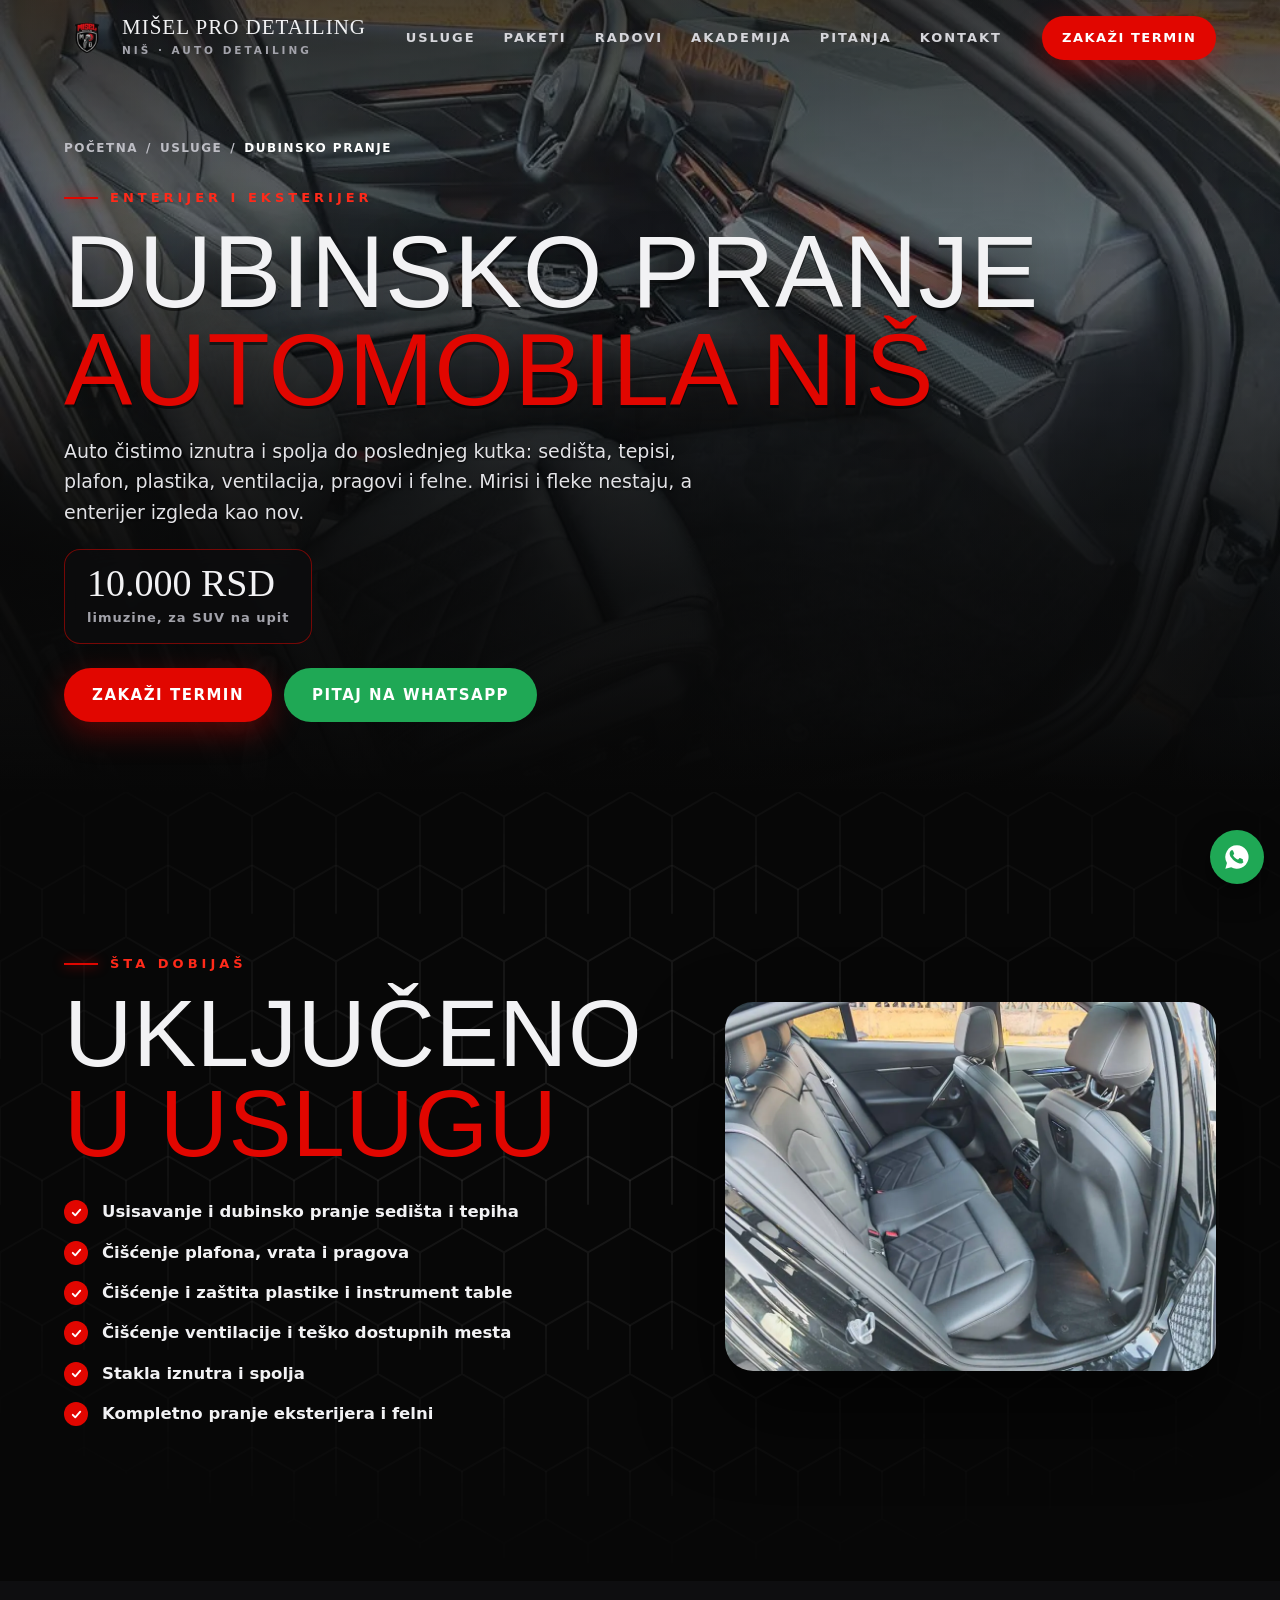
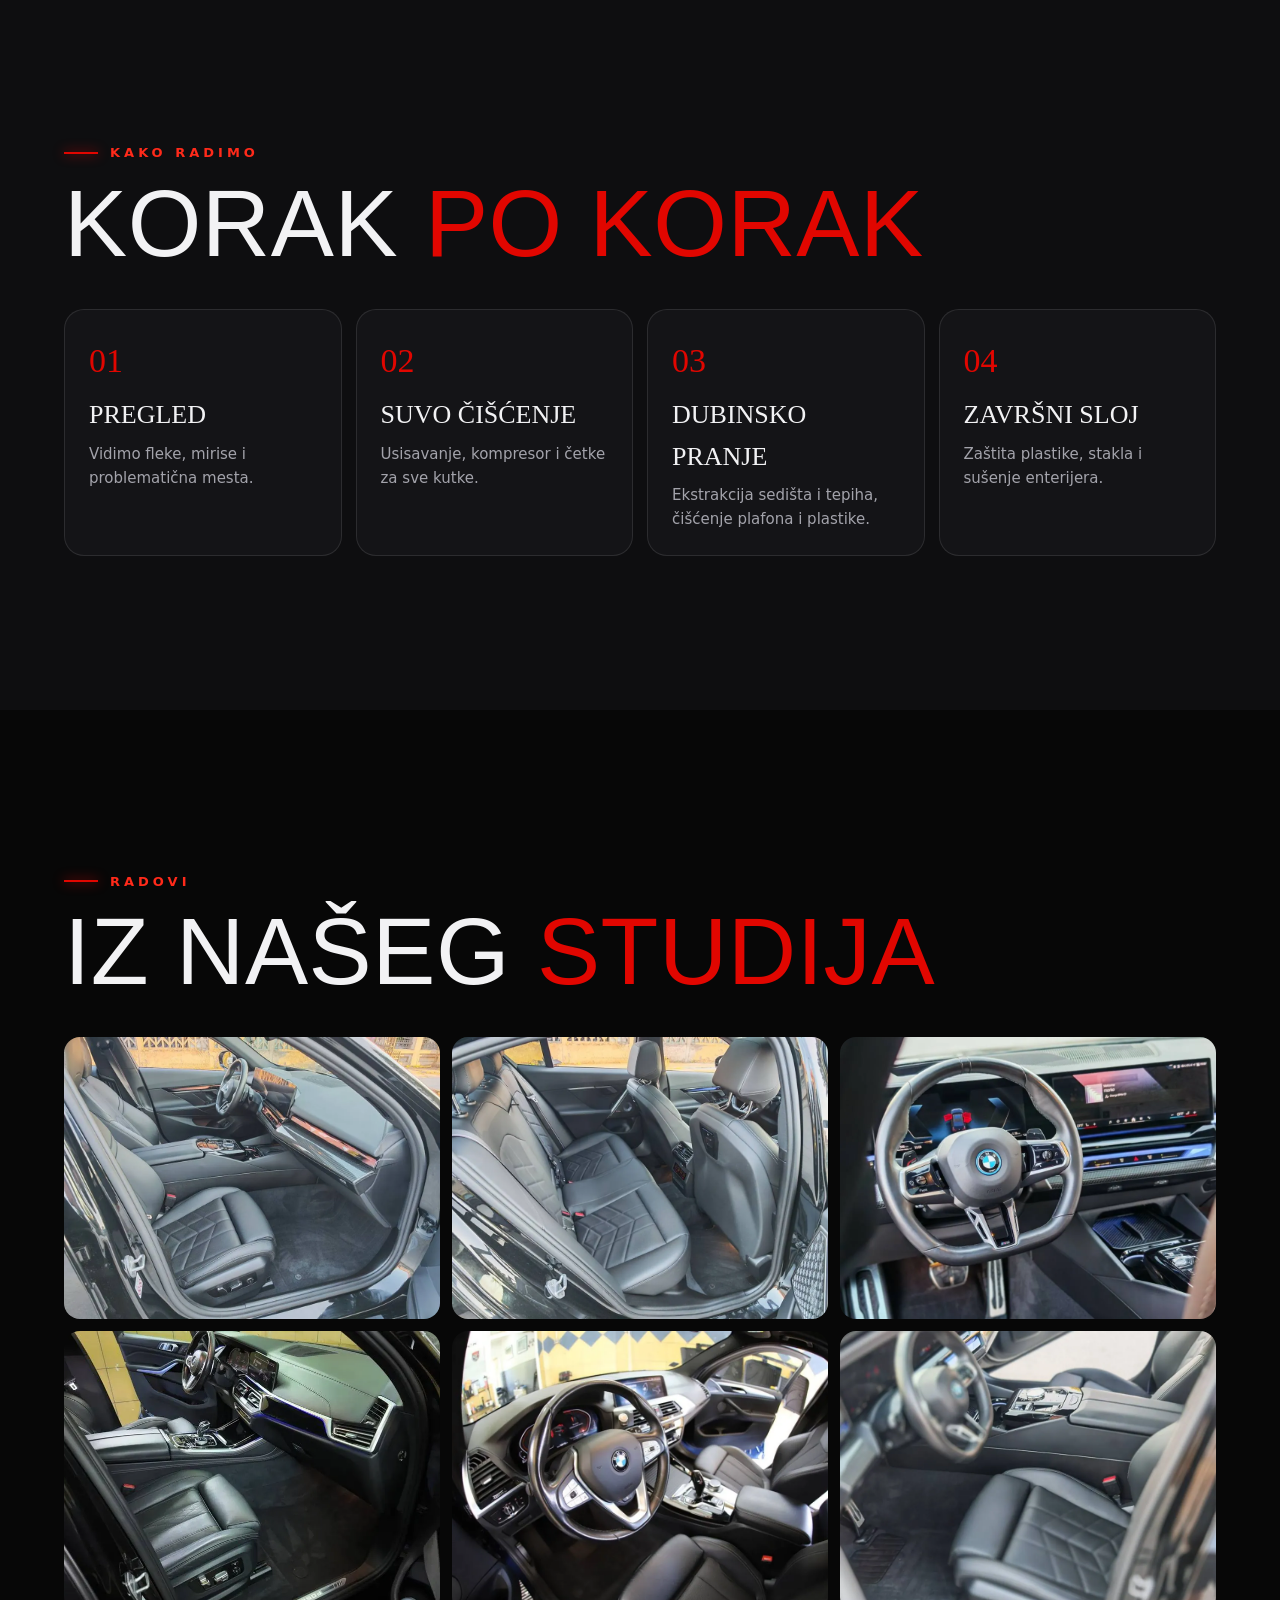
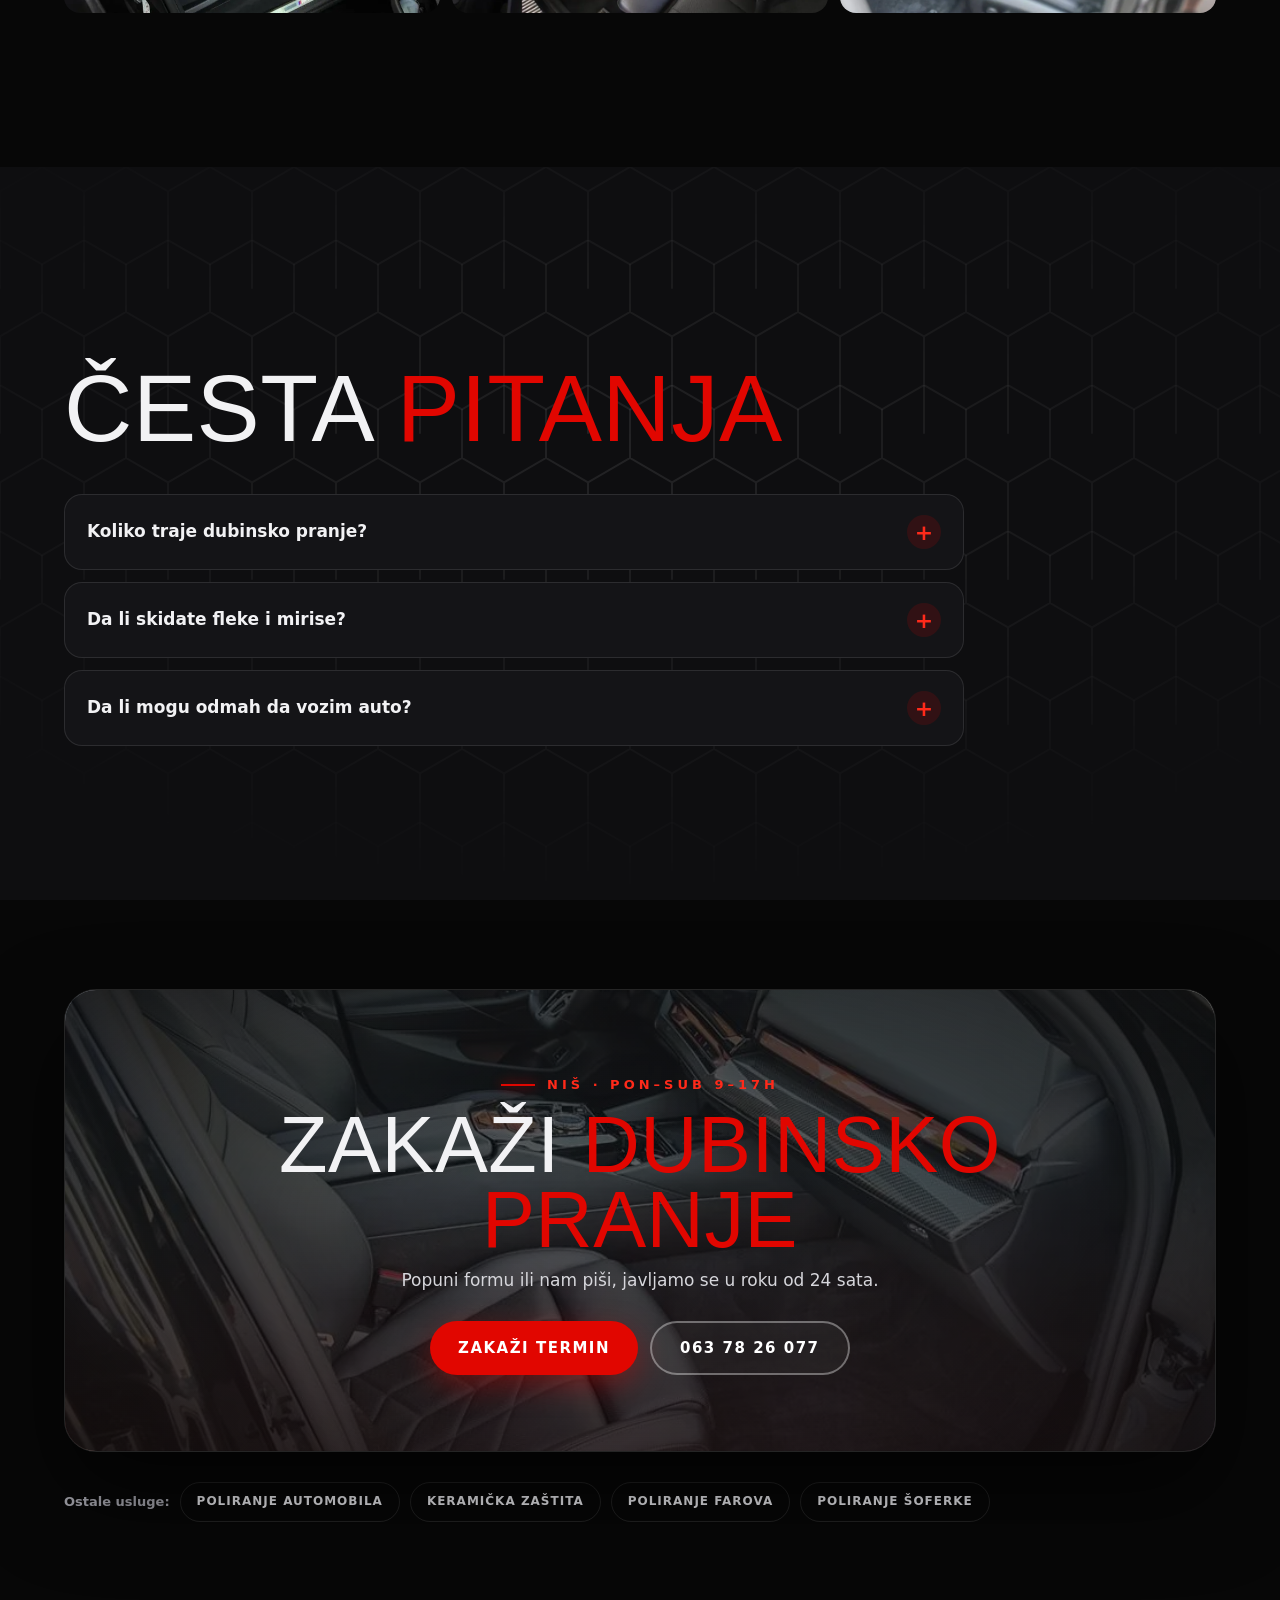
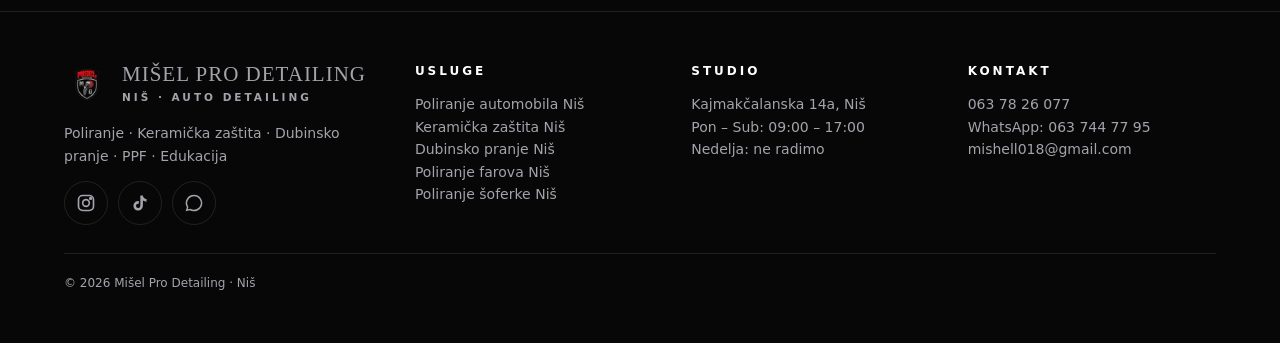
==== dubinsko-pranje-nis/index.html @ f9f71857 "SEO: česta pitanja, 5 stranica usluga, ključne reči, 404 i sitemap - Česta pitanja na početnoj (FAQ " ====
<!doctype html>
<html lang="sr">
<head>
  <meta charset="utf-8" />
  <meta name="viewport" content="width=device-width, initial-scale=1, viewport-fit=cover" />
  <title>Dubinsko pranje automobila Niš · enterijer i eksterijer | Mišel Pro Detailing</title>
  <meta name="description" content="Dubinsko pranje automobila u Nišu: sedišta, tepisi, plafon, plastika i svaki kutak, plus eksterijer. Cena 10.000 RSD. Kajmakčalanska 14a." />
  <link rel="canonical" href="https://miselprodetailing.com/dubinsko-pranje-nis/" />
  <meta name="theme-color" content="#070707" />
  <meta property="og:type" content="website" />
  <meta property="og:locale" content="sr_RS" />
  <meta property="og:title" content="Dubinsko pranje automobila Niš · enterijer i eksterijer | Mišel Pro Detailing" />
  <meta property="og:description" content="Dubinsko pranje automobila u Nišu: sedišta, tepisi, plafon, plastika i svaki kutak, plus eksterijer. Cena 10.000 RSD. Kajmakčalanska 14a." />
  <meta property="og:url" content="https://miselprodetailing.com/dubinsko-pranje-nis/" />
  <meta property="og:image" content="https://miselprodetailing.com/assets/img/dubinsko-pranje-21.webp" />
  <link rel="icon" type="image/png" href="/assets/img/favicon.png" />
  <link rel="apple-touch-icon" href="/assets/img/apple-touch-icon.png" />
  <link rel="stylesheet" href="/css/style.css" />
  <script>document.documentElement.classList.add("js");</script>
  <script type="application/ld+json">[{"@context": "https://schema.org", "@type": "Service", "name": "Dubinsko pranje Niš", "serviceType": "Dubinsko pranje", "description": "Dubinsko pranje automobila u Nišu: sedišta, tepisi, plafon, plastika i svaki kutak, plus eksterijer. Cena 10.000 RSD. Kajmakčalanska 14a.", "areaServed": {"@type": "City", "name": "Niš"}, "url": "https://miselprodetailing.com/dubinsko-pranje-nis/", "provider": {"@type": "AutomotiveBusiness", "name": "Mišel Pro Detailing", "telephone": "+381637826077", "address": {"@type": "PostalAddress", "streetAddress": "Kajmakčalanska 14a", "addressLocality": "Niš", "addressCountry": "RS"}}}, {"@context": "https://schema.org", "@type": "BreadcrumbList", "itemListElement": [{"@type": "ListItem", "position": 1, "name": "Početna", "item": "https://miselprodetailing.com/"}, {"@type": "ListItem", "position": 2, "name": "Dubinsko pranje", "item": "https://miselprodetailing.com/dubinsko-pranje-nis/"}]}, {"@context": "https://schema.org", "@type": "FAQPage", "mainEntity": [{"@type": "Question", "name": "Koliko traje dubinsko pranje?", "acceptedAnswer": {"@type": "Answer", "text": "Jedan radni dan, jer enterijer mora i da se osuši."}}, {"@type": "Question", "name": "Da li skidate fleke i mirise?", "acceptedAnswer": {"@type": "Answer", "text": "Većina fleka i neprijatnih mirisa se ukloni. Stare i duboke fleke se znatno ublaže, a pri pregledu ti kažemo šta može da se postigne."}}, {"@type": "Question", "name": "Da li mogu odmah da vozim auto?", "acceptedAnswer": {"@type": "Answer", "text": "Da, enterijer predajemo suv i čist."}}]}]</script>
  <script async src="https://www.googletagmanager.com/gtag/js?id=G-VM4WM82XNC"></script>
  <script>window.dataLayer = window.dataLayer || []; function gtag(){dataLayer.push(arguments);} gtag("js", new Date()); gtag("config", "G-VM4WM82XNC");</script>
</head>
<body class="sub">
  <header class="hdr" id="hdr">
    <div class="wrap">
      <a class="brand" href="/" aria-label="Mišel Pro Detailing, početna">
        <img src="/assets/img/logo.webp" alt="Mišel Pro Detailing logo" width="46" height="46" />
        <span><b>MIŠEL PRO DETAILING</b><small>NIŠ · AUTO DETAILING</small></span>
      </a>
      <nav class="nav" aria-label="Glavni meni">
        <a href="/#usluge">Usluge</a><a href="/#paketi">Paketi</a><a href="/#radovi">Radovi</a><a href="/#akademija">Akademija</a><a href="/#pitanja">Pitanja</a><a href="/#kontakt">Kontakt</a>
      </nav>
      <a class="btn btn-red" href="/?usluga=Dubinsko%20pranje#zakazi"><span class="shine"></span>Zakaži termin</a>
      <button class="burger" id="burger" aria-label="Otvori meni" aria-expanded="false"><span></span></button>
    </div>
  </header>
  <div id="mmenu" aria-hidden="true">
    <a class="l" href="/">Početna</a><a class="l" href="/#usluge">Usluge</a><a class="l" href="/#paketi">Paketi</a><a class="l" href="/#radovi">Radovi</a><a class="l" href="/#pitanja">Pitanja</a><a class="l" href="/#kontakt">Kontakt</a>
    <div class="m-cta"><a class="btn btn-red" href="/?usluga=Dubinsko%20pranje#zakazi">Zakaži termin</a><a class="btn btn-wa" href="https://wa.me/381637447795?text=Zdravo%20Mi%C5%A1ele%2C%20zanima%20me%20dubinsko%20pranje." target="_blank" rel="noopener">WhatsApp</a></div>
  </div>

  <main>
    <section class="shero">
      <div class="shero-bg"><img src="/assets/img/dubinsko-pranje-21.webp" alt="" /></div>
      <div class="wrap">
        <nav class="crumbs" aria-label="Putanja"><a href="/">Početna</a><span>/</span><a href="/#usluge">Usluge</a><span>/</span><b>Dubinsko pranje</b></nav>
        <span class="kicker rv">Enterijer i eksterijer</span>
        <h1 class="h2 display rv">Dubinsko pranje <em>automobila Niš</em></h1>
        <p class="lead rv">Auto čistimo iznutra i spolja do poslednjeg kutka: sedišta, tepisi, plafon, plastika, ventilacija, pragovi i felne. Mirisi i fleke nestaju, a enterijer izgleda kao nov.</p>
        <div class="sprice rv"><b>10.000 RSD</b><small>limuzine, za SUV na upit</small></div>
        <div class="ctas rv">
          <a class="btn btn-red" href="/?usluga=Dubinsko%20pranje#zakazi"><span class="shine"></span>Zakaži termin</a>
          <a class="btn btn-wa" href="https://wa.me/381637447795?text=Zdravo%20Mi%C5%A1ele%2C%20zanima%20me%20dubinsko%20pranje." target="_blank" rel="noopener">Pitaj na WhatsApp</a>
        </div>
      </div>
    </section>

    <section class="sec hexbg">
      <div class="wrap split2">
        <div>
          <span class="kicker rv">Šta dobijaš</span>
          <h2 class="h2 display rv">Uključeno <em>u uslugu</em></h2>
          <ul class="checks"><li class="rv">Usisavanje i dubinsko pranje sedišta i tepiha</li><li class="rv">Čišćenje plafona, vrata i pragova</li><li class="rv">Čišćenje i zaštita plastike i instrument table</li><li class="rv">Čišćenje ventilacije i teško dostupnih mesta</li><li class="rv">Stakla iznutra i spolja</li><li class="rv">Kompletno pranje eksterijera i felni</li></ul>
        </div>
        <div class="sphoto rv"><img src="/assets/img/dubinsko-pranje-22.webp" alt="Dubinsko pranje: rad studija Mišel Pro Detailing u Nišu" loading="lazy" /></div>
      </div>
    </section>

    <section class="sec alt">
      <div class="wrap">
        <span class="kicker rv">Kako radimo</span>
        <h2 class="h2 display rv">Korak <em>po korak</em></h2>
        <div class="sgrid4"><div class="sstep rv"><b>01</b><h3>Pregled</h3><p>Vidimo fleke, mirise i problematična mesta.</p></div><div class="sstep rv"><b>02</b><h3>Suvo čišćenje</h3><p>Usisavanje, kompresor i četke za sve kutke.</p></div><div class="sstep rv"><b>03</b><h3>Dubinsko pranje</h3><p>Ekstrakcija sedišta i tepiha, čišćenje plafona i plastike.</p></div><div class="sstep rv"><b>04</b><h3>Završni sloj</h3><p>Zaštita plastike, stakla i sušenje enterijera.</p></div></div>
      </div>
    </section>

    <section class="sec">
      <div class="wrap">
        <span class="kicker rv">Radovi</span>
        <h2 class="h2 display rv">Iz našeg <em>studija</em></h2>
        <div class="sgal"><figure class="rv"><img src="/assets/img/dubinsko-pranje-21.webp" alt="Dubinsko pranje Niš: rad studija Mišel Pro Detailing" loading="lazy" /></figure><figure class="rv"><img src="/assets/img/dubinsko-pranje-22.webp" alt="Dubinsko pranje Niš: rad studija Mišel Pro Detailing" loading="lazy" /></figure><figure class="rv"><img src="/assets/img/dubinsko-pranje-24.webp" alt="Dubinsko pranje Niš: rad studija Mišel Pro Detailing" loading="lazy" /></figure><figure class="rv"><img src="/assets/img/dubinsko-pranje-19.webp" alt="Dubinsko pranje Niš: rad studija Mišel Pro Detailing" loading="lazy" /></figure><figure class="rv"><img src="/assets/img/dubinsko-pranje-06.webp" alt="Dubinsko pranje Niš: rad studija Mišel Pro Detailing" loading="lazy" /></figure><figure class="rv"><img src="/assets/img/dubinsko-pranje-26.webp" alt="Dubinsko pranje Niš: rad studija Mišel Pro Detailing" loading="lazy" /></figure></div>
      </div>
    </section>

    <section class="sec alt hexbg">
      <div class="wrap">
        <span class="kicker rv">Pitanja</span>
        <h2 class="h2 display rv">Česta <em>pitanja</em></h2>
        <div class="faq"><details class="rv"><summary>Koliko traje dubinsko pranje?</summary><p>Jedan radni dan, jer enterijer mora i da se osuši.</p></details><details class="rv"><summary>Da li skidate fleke i mirise?</summary><p>Većina fleka i neprijatnih mirisa se ukloni. Stare i duboke fleke se znatno ublaže, a pri pregledu ti kažemo šta može da se postigne.</p></details><details class="rv"><summary>Da li mogu odmah da vozim auto?</summary><p>Da, enterijer predajemo suv i čist.</p></details></div>
      </div>
    </section>

    <section class="sec final">
      <div class="wrap">
        <div class="final-card rv">
          <div class="bgimg"><img src="/assets/img/dubinsko-pranje-21.webp" alt="" loading="lazy" /></div>
          <span class="kicker">Niš · Pon–Sub 9–17h</span>
          <h2 class="h2 display">Zakaži <em>dubinsko pranje</em></h2>
          <p>Popuni formu ili nam piši, javljamo se u roku od 24 sata.</p>
          <div class="ctas">
            <a class="btn btn-red" href="/?usluga=Dubinsko%20pranje#zakazi"><span class="shine"></span>Zakaži termin</a>
            <a class="btn btn-ghost" href="tel:+381637826077">063 78 26 077</a>
          </div>
        </div>
        <div class="others rv"><span>Ostale usluge:</span><a href="/poliranje-automobila-nis/">Poliranje automobila</a><a href="/keramicka-zastita-nis/">Keramička zaštita</a><a href="/poliranje-farova-nis/">Poliranje farova</a><a href="/poliranje-soferke-nis/">Poliranje šoferke</a></div>
      </div>
    </section>
  </main>

    <footer>
    <div class="wrap">
      <div>
        <a class="brand" href="/"><img src="/assets/img/logo.webp" alt="" width="46" height="46" /><span><b>MIŠEL PRO DETAILING</b><small>NIŠ · AUTO DETAILING</small></span></a>
        <p style="margin-top:14px">Poliranje · Keramička zaštita · Dubinsko pranje · PPF · Edukacija</p>
        <div class="soc">
          <a href="https://instagram.com/misel_pro_detailing" target="_blank" rel="noopener" aria-label="Instagram"><svg viewBox="0 0 24 24" fill="none" stroke="currentColor" stroke-width="2"><rect x="3" y="3" width="18" height="18" rx="5"/><circle cx="12" cy="12" r="4"/><circle cx="17.5" cy="6.5" r="1" fill="currentColor"/></svg></a>
          <a href="https://www.tiktok.com/@misel_pro_detailing" target="_blank" rel="noopener" aria-label="TikTok"><svg viewBox="0 0 24 24" fill="currentColor"><path d="M16.6 5.8A4.3 4.3 0 0 1 15.5 3h-3.1v12.4a2.6 2.6 0 1 1-2.6-2.6c.3 0 .5 0 .8.1V9.7a5.7 5.7 0 1 0 4.9 5.7V9a7.3 7.3 0 0 0 4.3 1.4V7.3a4.3 4.3 0 0 1-3.2-1.5z"/></svg></a>
          <a href="https://wa.me/381637447795" target="_blank" rel="noopener" aria-label="WhatsApp"><svg viewBox="0 0 24 24" fill="currentColor"><path d="M12 2a10 10 0 0 0-8.6 15.1L2 22l5-1.3A10 10 0 1 0 12 2zm0 18.2a8.2 8.2 0 0 1-4.2-1.2l-.3-.2-3 .8.8-2.9-.2-.3A8.2 8.2 0 1 1 12 20.2z"/></svg></a>
        </div>
      </div>
      <div class="links"><h4>Usluge</h4><a href="/poliranje-automobila-nis/">Poliranje automobila Niš</a><a href="/keramicka-zastita-nis/">Keramička zaštita Niš</a><a href="/dubinsko-pranje-nis/">Dubinsko pranje Niš</a><a href="/poliranje-farova-nis/">Poliranje farova Niš</a><a href="/poliranje-soferke-nis/">Poliranje šoferke Niš</a></div>
      <div><h4>Studio</h4><p>Kajmakčalanska 14a, Niš<br />Pon – Sub: 09:00 – 17:00<br />Nedelja: ne radimo</p></div>
      <div><h4>Kontakt</h4><p><a href="tel:+381637826077">063 78 26 077</a><br /><a href="https://wa.me/381637447795">WhatsApp: 063 744 77 95</a><br /><a href="mailto:mishell018@gmail.com">mishell018@gmail.com</a></p></div>
      <div class="copy">© <span id="yr">2026</span> Mišel Pro Detailing · Niš</div>
    </div>
  </footer>

  <a class="fab on" href="https://wa.me/381637447795?text=Zdravo%20Mi%C5%A1ele%2C%20zanima%20me%20dubinsko%20pranje." target="_blank" rel="noopener" aria-label="Piši nam na WhatsApp">
    <svg viewBox="0 0 24 24" fill="currentColor"><path d="M12 2a10 10 0 0 0-8.6 15.1L2 22l5-1.3A10 10 0 1 0 12 2zm5.6 14.2c-.2.7-1.4 1.3-2 1.3-.5.1-1.2.1-1.9-.1-.4-.1-1-.3-1.7-.6-3-1.3-4.9-4.3-5.1-4.5-.1-.2-1.2-1.6-1.2-3.1s.8-2.2 1-2.5c.3-.3.6-.4.8-.4h.6c.2 0 .4 0 .6.5l.8 2c.1.2.1.4 0 .5l-.3.5-.4.4c-.1.1-.3.3-.1.5.2.3.8 1.3 1.6 2 1.1 1 2 1.3 2.3 1.4.3.1.4.1.6-.1l.8-1c.2-.3.4-.2.6-.1l1.9.9c.3.1.5.2.5.3.1.2.1.7-.1 1.4z"/></svg>
  </a>
  <script src="/js/page.js"></script>
</body>
</html>
---- css/style.css ----
/* Mišel Pro Detailing — sajt
   Paleta i stil iz videa: crni lak, crvena #e10600, keramički heksagoni, Anton za udarne naslove. */

@font-face { font-family: "Anton"; src: url("../assets/fonts/Anton.ttf") format("truetype"); font-display: swap; }
@font-face { font-family: "Mont"; src: url("../assets/fonts/Montserrat.ttf") format("truetype"); font-weight: 100 900; font-display: swap; }

:root {
  --bg: #070707;
  --bg2: #0e0e10;
  --card: #141417;
  --line: rgba(255,255,255,0.10);
  --text: #f2f2f4;
  --muted: #a3a3ab;
  --red: #e10600;
  --red2: #ff2a1a;
  --radius: 22px;
  --pad: clamp(18px, 5vw, 64px);
  --max: 1280px;
  --hex: url("data:image/svg+xml;utf8,%3Csvg%20xmlns%3D%27http%3A//www.w3.org/2000/svg%27%20width%3D%2784%27%20height%3D%27145.5%27%20viewBox%3D%270%200%2084%20145.5%27%3E%3Cg%20fill%3D%27none%27%20stroke%3D%27white%27%20stroke-opacity%3D%270.16%27%20stroke-width%3D%272%27%3E%3Cpath%20d%3D%27M42%200%20L84%2024.25%20L84%2072.75%20L42%2097%20L0%2072.75%20L0%2024.25%20Z%27/%3E%3Cpath%20d%3D%27M42%2097%20L42%20145.5%20M0%2072.75%20L0%20121.25%20M84%2072.75%20L84%20121.25%27/%3E%3C/g%3E%3C/svg%3E");
}

* { margin: 0; padding: 0; box-sizing: border-box; }
html { -webkit-text-size-adjust: 100%; overflow-x: clip; }
html.lenis, html.lenis body { height: auto; }
.lenis.lenis-smooth { scroll-behavior: auto !important; }
.lenis.lenis-stopped { overflow: hidden; }
body {
  background: var(--bg); color: var(--text);
  font-family: "Mont", system-ui, sans-serif; font-size: 17px; line-height: 1.6; font-weight: 450;
  overflow-x: clip; -webkit-font-smoothing: antialiased;
}
img, video { display: block; max-width: 100%; }
a { color: inherit; text-decoration: none; }
button { font: inherit; color: inherit; background: none; border: 0; cursor: pointer; }
:focus-visible { outline: 3px solid var(--red2); outline-offset: 3px; border-radius: 6px; }
::selection { background: var(--red); color: #fff; }

.wrap { width: 100%; max-width: var(--max); margin: 0 auto; padding: 0 var(--pad); }
.display { font-family: "Anton", Impact, sans-serif; font-weight: 400; text-transform: uppercase; letter-spacing: 0.5px; line-height: 0.95; }
.kicker { display: inline-flex; align-items: center; flex-wrap: wrap; line-height: 1.5; gap: 12px; font-size: 13px; font-weight: 800; letter-spacing: 4px; text-transform: uppercase; color: var(--red2); }
.kicker::before { content: ""; width: 34px; height: 2px; background: var(--red); box-shadow: 0 0 12px var(--red); }
.h2 { font-size: clamp(44px, 7.4vw, 104px); margin: 16px 0 18px; }
.h2 em { font-style: normal; color: var(--red); }
.lead { color: var(--muted); font-size: clamp(16px, 1.6vw, 19px); max-width: 640px; }
.sr-only { position: absolute; width: 1px; height: 1px; overflow: hidden; clip: rect(0 0 0 0); white-space: nowrap; }

/* buttons */
.btn { position: relative; display: inline-flex; align-items: center; justify-content: center; gap: 10px; min-height: 54px; padding: 0 28px;
  border-radius: 999px; font-weight: 800; font-size: 15px; letter-spacing: 1.5px; text-transform: uppercase; overflow: hidden;
  transition: transform .25s ease, box-shadow .25s ease, background .25s ease; will-change: transform; }
.btn svg { width: 20px; height: 20px; flex: none; }
.btn-red { background: var(--red); color: #fff; box-shadow: 0 10px 30px rgba(225,6,0,0.35); }
.btn-red:hover { background: var(--red2); box-shadow: 0 14px 40px rgba(225,6,0,0.55); }
.btn-ghost { border: 2px solid rgba(255,255,255,0.35); color: #fff; background: rgba(255,255,255,0.04); }
.btn-ghost:hover { border-color: #fff; background: rgba(255,255,255,0.1); }
.btn-wa { background: #1fa855; color: #fff; }
.btn-wa:hover { background: #22c063; }
.btn .shine { position: absolute; top: 0; bottom: 0; left: -60%; width: 40%; background: linear-gradient(100deg, transparent, rgba(255,255,255,.45), transparent); transform: skewX(-20deg); }
.btn-red:hover .shine { animation: shine .8s ease; }
@keyframes shine { to { left: 130%; } }

/* ---------- preloader */
#pre { position: fixed; inset: 0; z-index: 100; background: var(--bg); display: flex; align-items: center; justify-content: center; flex-direction: column; gap: 28px; }
#pre .emb-wrap { position: relative; width: 470px; height: 470px; transform: scale(0.5); flex: none; }
#pre .emb-wrap img { position: absolute; left: 2px; top: -16px; width: 510px; height: 510px; object-fit: contain; image-rendering: -webkit-optimize-contrast; }
#pre .pct { position: absolute; left: 0; right: 0; top: calc(50% + 150px); text-align: center; font-family: "Anton"; font-size: 18px; letter-spacing: 8px; color: var(--muted); }
html.no-pre #pre { display: none; }

      /* premium emblem (470px base): glossy core, chrome ring, orbiting red light trail, tick bezel */
      .emb { position: absolute; left: 0; top: 0; width: 470px; height: 470px; }
      .e-ticks { position: absolute; inset: -34px; border-radius: 50%;
        background: repeating-conic-gradient(from 0deg, rgba(255,255,255,0.55) 0 0.8deg, transparent 0.8deg 6deg);
        -webkit-mask-image: radial-gradient(circle closest-side, transparent 0 250px, #000 251px 262px, transparent 263px);
                mask-image: radial-gradient(circle closest-side, transparent 0 250px, #000 251px 262px, transparent 263px); }
      .e-major { position: absolute; inset: -34px; border-radius: 50%;
        background: repeating-conic-gradient(from -1deg, rgba(255,255,255,0.9) 0 2deg, transparent 2deg 30deg);
        -webkit-mask-image: radial-gradient(circle closest-side, transparent 0 246px, #000 247px 266px, transparent 267px);
                mask-image: radial-gradient(circle closest-side, transparent 0 246px, #000 247px 266px, transparent 267px); }
      .e-core { position: absolute; inset: 14px; border-radius: 50%;
        background: radial-gradient(circle at 50% 32%, #2a2a2e 0%, #121214 45%, #050505 100%);
        box-shadow: inset 0 0 40px rgba(0,0,0,0.9), inset 0 2px 0 rgba(255,255,255,0.12), 0 24px 50px rgba(0,0,0,0.7); }
      .e-chrome { position: absolute; inset: 0; width: 470px; height: 470px; transform: rotate(-90deg); overflow: visible; }
      .e-comet { position: absolute; inset: -6px; border-radius: 50%;
        background: conic-gradient(from 0deg, rgba(225,6,0,0) 0deg, rgba(225,6,0,0) 150deg, rgba(225,6,0,0.55) 290deg, #ff2a1a 352deg, #ffffff 359deg, rgba(225,6,0,0) 360deg);
        -webkit-mask-image: radial-gradient(circle closest-side, transparent 0 229px, #000 231px 239px, transparent 241px);
                mask-image: radial-gradient(circle closest-side, transparent 0 229px, #000 231px 239px, transparent 241px);
        filter: drop-shadow(0 0 12px rgba(255,40,20,0.9)); }
      body.green .e-comet { filter: none; }
      body.green .e-core { box-shadow: inset 0 0 40px rgba(0,0,0,0.9), inset 0 2px 0 rgba(255,255,255,0.12); }


/* ---------- header */
.hdr { position: fixed; top: 0; left: 0; right: 0; z-index: 50; transition: background .35s ease, backdrop-filter .35s ease, transform .35s ease; }
.hdr .wrap { display: flex; align-items: center; justify-content: space-between; height: 76px; }
.hdr.scrolled { background: rgba(7,7,7,0.72); -webkit-backdrop-filter: blur(14px) saturate(1.4); backdrop-filter: blur(14px) saturate(1.4); border-bottom: 1px solid var(--line); }
.hdr.hide { transform: translateY(-100%); }
.brand { display: flex; align-items: center; gap: 12px; }
.brand img { width: 46px; height: 46px; object-fit: contain; }
.brand b { display: block; font-family: "Anton"; font-weight: 400; font-size: 21px; letter-spacing: 1px; line-height: 1; }
.brand small { display: block; font-size: 10.5px; letter-spacing: 3px; color: var(--muted); font-weight: 700; margin-top: 4px; }
.nav { display: none; gap: 28px; font-size: 13px; font-weight: 700; letter-spacing: 2px; text-transform: uppercase; }
.nav a { position: relative; color: #d6d6db; padding: 6px 0; }
.nav a::after { content: ""; position: absolute; left: 0; right: 100%; bottom: 0; height: 2px; background: var(--red); transition: right .3s ease; }
.nav a:hover { color: #fff; } .nav a:hover::after { right: 0; }
.hdr .btn { min-height: 44px; padding: 0 20px; font-size: 13px; display: none; }
.burger { width: 48px; height: 48px; display: grid; place-items: center; border-radius: 50%; border: 1px solid var(--line); }
.burger span { display: block; width: 20px; height: 2px; background: #fff; position: relative; transition: background .2s; }
.burger span::before, .burger span::after { content: ""; position: absolute; left: 0; width: 20px; height: 2px; background: #fff; transition: transform .3s ease; }
.burger span::before { top: -7px; } .burger span::after { top: 7px; }
.menu-open .burger span { background: transparent; }
.menu-open .burger span::before { transform: translateY(7px) rotate(45deg); }
.menu-open .burger span::after { transform: translateY(-7px) rotate(-45deg); }
@media (min-width: 1000px) { .nav, .hdr .btn { display: flex; } .burger { display: none; } }

#mmenu { position: fixed; inset: 0; z-index: 45; background: rgba(7,7,7,0.97); display: flex; flex-direction: column; justify-content: center; padding: 90px var(--pad) 40px;
  clip-path: circle(0% at calc(100% - 44px) 38px); transition: clip-path .6s cubic-bezier(.7,0,.2,1); visibility: hidden; }
.menu-open #mmenu { clip-path: circle(150% at calc(100% - 44px) 38px); visibility: visible; }
#mmenu a.l { font-family: "Anton"; font-size: clamp(40px, 11vw, 64px); line-height: 1.15; text-transform: uppercase; display: block; }
#mmenu a.l:hover { color: var(--red); }
#mmenu .m-cta { display: flex; flex-wrap: wrap; gap: 12px; margin-top: 30px; }

/* ---------- section shells: every section expands like a card while scrolling in */
.sec { position: relative; padding: clamp(90px, 12vw, 160px) 0; background: var(--bg); }
.sec.alt { background: var(--bg2); }
.sec.hexbg::before { content: ""; position: absolute; inset: 0; background-image: var(--hex); background-size: 84px 145.5px; opacity: .55; pointer-events: none;
  -webkit-mask-image: radial-gradient(70% 60% at 50% 40%, #000 0%, transparent 100%); mask-image: radial-gradient(70% 60% at 50% 40%, #000 0%, transparent 100%); }
.sec > .wrap { position: relative; }
.card-in { will-change: clip-path; }

/* ---------- hero */
.hero { position: relative; min-height: 100svh; display: flex; align-items: flex-end; overflow: hidden; background: #000; }
.hero-media { position: absolute; inset: 0; }
.hero-media video, .hero-media img { width: 100%; height: 100%; object-fit: cover; }
.hero-media::after { content: ""; position: absolute; inset: 0;
  background: linear-gradient(180deg, rgba(7,7,7,0.55) 0%, rgba(7,7,7,0.1) 30%, rgba(7,7,7,0.35) 60%, rgba(7,7,7,0.96) 100%); }
.hero .wrap { position: relative; z-index: 2; padding-bottom: clamp(36px, 7vh, 80px); padding-top: 120px; }
.hero .kicker { color: #fff; } .hero .kicker::before { background: var(--red); }
.hero h1 { font-size: clamp(64px, 17vw, 190px); margin: 18px 0 20px; }
.hero h1 .ln { display: block; overflow: hidden; padding-top: 0.04em; }
.hero h1 .ln span { display: inline-block; }
.hero h1 .red { color: var(--red); -webkit-text-stroke: 0; text-shadow: 0 0 40px rgba(225,6,0,0.35); }
.hero p.sub { max-width: 560px; color: #dcdce0; font-size: clamp(16px, 1.7vw, 20px); }
.hero p.sub b { color: #fff; }
.hero .ctas { display: flex; flex-wrap: wrap; gap: 12px; margin-top: 28px; }
.trust { display: flex; flex-wrap: wrap; gap: 10px 26px; margin-top: 30px; font-size: 13px; font-weight: 700; letter-spacing: 1.5px; text-transform: uppercase; color: #cfcfd5; }
.trust span { display: inline-flex; align-items: center; gap: 8px; }
.trust i { font-style: normal; color: #ffc93c; }
.trust .dot { width: 6px; height: 6px; border-radius: 50%; background: var(--red); box-shadow: 0 0 10px var(--red); }
@media (max-width: 599px) { .trust { flex-direction: column; gap: 6px; } .trust .dot { display: none; } }
.scroll-cue { position: absolute; right: var(--pad); bottom: 34px; z-index: 2; display: none; font-size: 11px; letter-spacing: 4px; font-weight: 800; writing-mode: vertical-rl; color: #cfcfd5; }
.scroll-cue::after { content: ""; display: block; width: 2px; height: 60px; margin: 14px auto 0; background: linear-gradient(var(--red), transparent); animation: cue 1.8s ease-in-out infinite; }
@keyframes cue { 0% { transform: scaleY(0); transform-origin: top; } 50% { transform: scaleY(1); transform-origin: top; } 51% { transform-origin: bottom; } 100% { transform: scaleY(0); transform-origin: bottom; } }

/* desktop hero: text left, the reel stands like a phone on the right, blurred copy fills the back */
.hero-reel { display: none; }
@media (min-width: 1000px) {
  .hero { align-items: center; }
  .hero-media video { filter: blur(28px) brightness(0.45) saturate(1.2); transform: scale(1.2); }
  .hero .wrap { display: grid; grid-template-columns: 1.25fr 0.75fr; gap: 40px; align-items: center; padding-bottom: 60px; }
  .hero h1 { font-size: clamp(90px, 9vw, 150px); }
  .hero-reel { display: block; position: relative; justify-self: end; width: min(360px, 26vw); aspect-ratio: 9 / 16; border-radius: 34px; overflow: hidden;
    border: 1px solid rgba(255,255,255,0.18); box-shadow: 0 40px 100px rgba(0,0,0,0.7), 0 0 80px rgba(225,6,0,0.25); transform-style: preserve-3d; }
  .hero-reel video { width: 100%; height: 100%; object-fit: cover; }
  .hero-reel .tag { position: absolute; left: 16px; bottom: 16px; padding: 8px 14px; border-radius: 999px; background: rgba(0,0,0,0.6); backdrop-filter: blur(8px);
    font-size: 12px; font-weight: 800; letter-spacing: 2px; }
  .hero-reel .tag b { color: var(--red2); }
  .scroll-cue { display: block; }
}

/* ---------- marquee */
.marquee { position: relative; z-index: 3; background: var(--red); color: #fff; overflow: hidden; padding: 16px 0; transform: rotate(-2deg) scale(1.04); margin: -24px 0 0;
  box-shadow: 0 20px 40px rgba(0,0,0,0.5); }
.marquee .track { display: flex; width: max-content; gap: 0; animation: marq 26s linear infinite; }
.marquee .track span { font-family: "Anton"; font-size: clamp(26px, 4vw, 44px); text-transform: uppercase; white-space: nowrap; padding: 0 22px; display: flex; align-items: center; gap: 44px; }
.marquee .track span::after { content: "✦"; font-size: 0.6em; color: #000; }
@keyframes marq { to { transform: translateX(-50%); } }

/* ---------- stats */
.stats { display: grid; grid-template-columns: repeat(2, 1fr); gap: 14px; margin-top: 50px; }
@media (min-width: 900px) { .stats { grid-template-columns: repeat(4, 1fr); gap: 20px; } }
.stat { position: relative; padding: 28px 24px 24px; border-radius: var(--radius); background: linear-gradient(160deg, #18181c, #0d0d0f); border: 1px solid var(--line); overflow: hidden; }
.stat::after { content: ""; position: absolute; left: 0; bottom: 0; height: 3px; width: 100%; background: var(--red); transform: scaleX(var(--p, 0)); transform-origin: left; box-shadow: 0 0 14px var(--red); }
.stat .n { font-family: "Anton"; font-size: clamp(54px, 7vw, 86px); line-height: 1; display: flex; align-items: flex-end; }
.stat .n small { font-size: 0.5em; color: var(--red); margin-left: 4px; line-height: 1.4; }
.stat .l { margin-top: 8px; font-size: 13px; font-weight: 700; letter-spacing: 2px; text-transform: uppercase; color: var(--muted); }
.dg { display: inline-block; height: 1em; overflow: hidden; line-height: 1; }
.strip { display: flex; flex-direction: column; }
.strip span { display: block; height: 1em; }

/* ---------- services */
.svc-grid { display: grid; gap: 16px; margin-top: 50px; }
@media (min-width: 700px) { .svc-grid { grid-template-columns: repeat(2, 1fr); } }
@media (min-width: 1100px) { .svc-grid { grid-template-columns: repeat(3, 1fr); gap: 22px; } }
.svc { position: relative; border-radius: var(--radius); overflow: hidden; background: var(--card); border: 1px solid var(--line); display: flex; flex-direction: column;
  transition: transform .35s ease, border-color .35s ease, box-shadow .35s ease; }
.svc:hover { transform: translateY(-6px); border-color: rgba(225,6,0,0.55); box-shadow: 0 30px 60px rgba(0,0,0,0.5), 0 0 50px rgba(225,6,0,0.18); }
.svc .ph { position: relative; aspect-ratio: 16 / 10; overflow: hidden; }
.svc .ph img, .svc .ph video { width: 100%; height: 100%; object-fit: cover; transition: transform .8s cubic-bezier(.2,.7,.2,1); }
.svc:hover .ph img, .svc:hover .ph video { transform: scale(1.07); }
.svc .ph::after { content: ""; position: absolute; inset: 0; background: linear-gradient(180deg, transparent 40%, rgba(20,20,23,0.95)); }
.svc .no { position: absolute; top: 14px; left: 14px; z-index: 2; font-family: "Anton"; font-size: 18px; background: var(--red); padding: 4px 12px 2px; border-radius: 8px; }
.svc .bd { padding: 6px 24px 24px; display: flex; flex-direction: column; flex: 1; }
.svc h3 { font-family: "Anton"; font-weight: 400; font-size: 30px; text-transform: uppercase; letter-spacing: .5px; line-height: 1.05; }
.svc p { color: var(--muted); font-size: 15px; margin-top: 8px; flex: 1; }
.svc .pr { display: flex; align-items: center; justify-content: space-between; margin-top: 18px; padding-top: 16px; border-top: 1px solid var(--line); }
.svc .pr b { font-family: "Anton"; font-weight: 400; font-size: 30px; }
.svc .pr b small { font-family: "Mont"; font-size: 13px; color: var(--muted); font-weight: 700; margin-left: 4px; letter-spacing: 1px; }
.svc .pr a { font-size: 12px; font-weight: 800; letter-spacing: 2px; text-transform: uppercase; color: var(--red2); display: inline-flex; gap: 6px; align-items: center; }
.svc .pr a:hover { color: #fff; }

/* ---------- packages */
.pk-grid { display: grid; gap: 30px 18px; margin-top: 60px; perspective: 1600px; }
@media (min-width: 980px) { .pk-grid { grid-template-columns: repeat(3, 1fr); align-items: stretch; } }
.pk { position: relative; border-radius: 28px; padding: 30px 28px 28px; overflow: visible; display: flex; flex-direction: column; border: 1px solid var(--line);
  background: linear-gradient(170deg, #1a1a1e, #0b0b0d); }
@media (min-width: 980px) { .pk { min-height: 540px; } }
.pk .bgimg { position: absolute; inset: 0; z-index: 0; border-radius: inherit; overflow: hidden; }
.pk .bgimg img { width: 100%; height: 100%; object-fit: cover; opacity: .28; filter: grayscale(.35); transition: opacity .5s, transform 1s; }
.pk:hover .bgimg img { opacity: .4; transform: scale(1.05); }
.pk .bgimg::after { content: ""; position: absolute; inset: 0; background: linear-gradient(180deg, rgba(10,10,12,0.55) 0%, rgba(10,10,12,0.92) 55%, #0b0b0d 100%); }
.pk > *:not(.bgimg) { position: relative; z-index: 1; }
.pk .nm { font-family: "Anton"; font-size: 64px; line-height: 1; letter-spacing: 1px; }
.pk.grey .nm { color: #b9bcc4; }
.pk.black .nm { color: #fff; }
.pk.plus { border-color: rgba(225,6,0,0.6); box-shadow: 0 0 60px rgba(225,6,0,0.18); }
.pk.plus .nm span { color: var(--red); }
.pk .badge { position: absolute; top: 0; left: 50%; transform: translate(-50%, -50%); white-space: nowrap; z-index: 3; font-size: 11px; font-weight: 800; letter-spacing: 2px; text-transform: uppercase; background: var(--red);
  padding: 7px 12px; border-radius: 999px; box-shadow: 0 0 24px rgba(225,6,0,0.6); }
.pk .price { margin-top: 18px; font-family: "Anton"; font-size: clamp(38px, 4.4vw, 50px); line-height: 1; }
.pk .price small { display: block; font-family: "Mont"; font-size: 13px; color: var(--muted); font-weight: 700; letter-spacing: 1.5px; margin-top: 8px; }
.pk ul { list-style: none; margin: 24px 0 26px; display: grid; gap: 12px; flex: 1; align-content: start; }
.pk li { display: flex; gap: 12px; align-items: flex-start; font-weight: 600; font-size: 15.5px; }
.pk li::before { content: ""; flex: none; width: 20px; height: 20px; margin-top: 2px; border-radius: 50%; background: var(--red) url("data:image/svg+xml;utf8,<svg xmlns='http://www.w3.org/2000/svg' viewBox='0 0 24 24'><path d='M6 12.5l4 4 8-9' fill='none' stroke='white' stroke-width='3' stroke-linecap='round' stroke-linejoin='round'/></svg>") center/14px no-repeat; }
.pk .btn { width: 100%; }
.pk-note { margin-top: 22px; color: var(--muted); font-size: 14px; }

/* ---------- gallery */
.gal-head { display: flex; flex-wrap: wrap; align-items: flex-end; justify-content: space-between; gap: 20px; }
.tabs { display: flex; flex-wrap: wrap; gap: 8px; }
.tabs button { padding: 10px 18px; border-radius: 999px; border: 1px solid var(--line); font-size: 13px; font-weight: 800; letter-spacing: 1.5px; text-transform: uppercase; color: #cfcfd5; transition: all .25s; }
.tabs button.on, .tabs button:hover { background: #fff; color: #000; border-color: #fff; }
.gal-pin { position: relative; overflow: hidden; margin-top: 34px; }
.gal-pin::before, .gal-pin::after { content: ""; position: absolute; top: 0; bottom: 10px; width: 6vw; z-index: 2; pointer-events: none; }
.gal-pin::before { left: 0; background: linear-gradient(90deg, var(--bg2), transparent); }
.gal-pin::after { right: 0; background: linear-gradient(-90deg, var(--bg2), transparent); }
.gal-track { display: flex; gap: 14px; overflow-x: auto; scroll-snap-type: x mandatory; padding: 0 var(--pad) 10px; scrollbar-width: none; -webkit-overflow-scrolling: touch; }
.gal-track::-webkit-scrollbar { display: none; }
.gal-track figure { flex: none; width: 74vw; max-width: 420px; aspect-ratio: 4 / 3; border-radius: 18px; overflow: hidden; scroll-snap-align: center; cursor: zoom-in; position: relative; background: #111; }
.gal-track figure img { width: 100%; height: 100%; object-fit: cover; transition: transform .6s ease; }
.gal-track figure:hover img { transform: scale(1.05); }
.gal-track figure figcaption { position: absolute; left: 12px; bottom: 12px; font-size: 11px; font-weight: 800; letter-spacing: 2px; text-transform: uppercase; background: rgba(0,0,0,0.6); padding: 6px 10px; border-radius: 999px; }
.gal-track figure.hidden { display: none; }
#radovi { padding-bottom: clamp(60px, 8vw, 100px); }
.gal-hint { text-align: center; margin-top: 16px; font-size: 12px; letter-spacing: 3px; font-weight: 800; color: var(--muted); }
.gal-nav { display: none; gap: 10px; }
.gal-nav button { width: 52px; height: 52px; border-radius: 50%; border: 1px solid rgba(255,255,255,0.25); display: grid; place-items: center; font-size: 22px; transition: all .25s; }
.gal-nav button:hover { background: var(--red); border-color: var(--red); }
@media (min-width: 1000px) {
  .gal-track { padding: 0 max(var(--pad), calc((100vw - var(--max)) / 2 + var(--pad))); cursor: grab; }
  .gal-track.drag { cursor: grabbing; scroll-snap-type: none; }
  .gal-track.drag figure { pointer-events: none; }
  .gal-track figure { width: 380px; }
  .gal-nav { display: flex; }
  .gal-hint { display: none; }
}
#lb { position: fixed; inset: 0; z-index: 90; background: rgba(0,0,0,0.94); display: none; align-items: center; justify-content: center; padding: 20px; }
#lb.on { display: flex; }
#lb img { max-height: 86vh; max-width: 94vw; border-radius: 12px; box-shadow: 0 30px 80px rgba(0,0,0,0.8); }
#lb button { position: absolute; width: 54px; height: 54px; border-radius: 50%; background: rgba(255,255,255,0.1); font-size: 26px; display: grid; place-items: center; }
#lb button:hover { background: var(--red); }
#lb .x { top: 18px; right: 18px; } #lb .pv { left: 14px; top: 50%; } #lb .nx { right: 14px; top: 50%; }

/* ---------- academy */
.acad { display: grid; gap: 40px; align-items: start; }
@media (min-width: 1000px) { .acad { grid-template-columns: 0.9fr 1.1fr; gap: 60px; } .acad-l { position: sticky; top: 120px; } }
.graph { position: relative; margin-top: 22px; border-radius: 24px; padding: 24px 24px 22px; background: rgba(16,16,19,0.9); border: 1px solid var(--line); box-shadow: 0 40px 80px rgba(0,0,0,0.5); overflow: hidden; }
.graph .t { font-size: 13px; font-weight: 800; letter-spacing: 4px; color: var(--muted); }
.graph .big { display: flex; align-items: flex-end; gap: 16px; margin-top: 6px; }
.graph .cnt { font-family: "Anton"; font-size: clamp(64px, 7vw, 88px); line-height: 1; display: flex; }
.graph .cntl { font-family: "Anton"; font-size: clamp(24px, 2.6vw, 32px); color: var(--red); padding-bottom: 8px; line-height: 1; }
.graph .rows { display: grid; gap: 10px; margin-top: 16px; }
.gr { display: grid; grid-template-columns: 110px 1fr 30px; gap: 12px; align-items: center; font-size: 12px; font-weight: 800; letter-spacing: 2px; }
.gr .track { height: 14px; border-radius: 7px; background: rgba(255,255,255,0.08); overflow: hidden; }
.gr .fill { height: 100%; border-radius: 7px; background: linear-gradient(90deg, #8c0400, var(--red2)); box-shadow: 0 0 16px rgba(255,42,26,.6); transform-origin: left; transform: scaleX(0); }
.gr .n { font-family: "Anton"; font-size: 22px; text-align: right; display: flex; justify-content: flex-end; }
.free { margin-top: 18px; display: flex; align-items: center; justify-content: space-between; gap: 16px; flex-wrap: wrap; padding: 18px 20px; border-radius: 18px;
  background: linear-gradient(120deg, var(--red), #8c0400); box-shadow: 0 0 50px rgba(225,6,0,0.4); }
.free .ft { font-family: "Anton"; font-size: 34px; line-height: 1; }
.free .ft span { color: #000; background: #fff; padding: 2px 10px 0; border-radius: 6px; margin-right: 6px; }
.free .ft { white-space: nowrap; font-size: clamp(24px, 6vw, 28px); }
.free .fp { margin-top: 10px; }
.free .fp { font-weight: 800; font-size: 14px; letter-spacing: 1px; }
.free .btn { background: #fff; color: #000; min-height: 46px; font-size: 13px; }
.free .btn:hover { background: #000; color: #fff; }
.courses { display: grid; gap: 14px; margin-top: 22px; }
.course { display: grid; grid-template-columns: 1fr auto; gap: 6px 16px; align-items: center; padding: 20px 22px; border-radius: 18px; background: var(--card); border: 1px solid var(--line); transition: border-color .3s, transform .3s; }
.course:hover { border-color: rgba(225,6,0,0.6); transform: translateX(4px); }
.course h3 { font-size: 18px; font-weight: 800; }
.course p { grid-column: 1; color: var(--muted); font-size: 14px; }
.course .cp { grid-row: 1 / span 2; grid-column: 2; text-align: right; font-family: "Anton"; font-size: 34px; line-height: 1; }
.course .cp s { display: block; font-family: "Mont"; font-size: 14px; color: var(--muted); font-weight: 600; text-decoration-color: var(--red); text-decoration-thickness: 2px; }
.course .cp small { font-family: "Mont"; font-size: 12px; color: var(--muted); font-weight: 700; }
.vids { display: grid; gap: 14px; margin-top: 18px; }
@media (min-width: 640px) { .vids { grid-template-columns: 1fr 1fr; } }
.yt { position: relative; aspect-ratio: 16 / 9; border-radius: 16px; overflow: hidden; background: #000; cursor: pointer; border: 1px solid var(--line); }
.yt img { width: 100%; height: 100%; object-fit: cover; opacity: .8; transition: opacity .3s, transform .6s; }
.yt:hover img { opacity: 1; transform: scale(1.04); }
.yt .play { position: absolute; inset: 0; display: grid; place-items: center; }
.yt .play span { width: 68px; height: 68px; border-radius: 50%; background: var(--red); display: grid; place-items: center; box-shadow: 0 0 40px rgba(225,6,0,0.6); }
.yt .play svg { width: 26px; height: 26px; margin-left: 4px; }
.yt iframe { position: absolute; inset: 0; width: 100%; height: 100%; border: 0; }
.vat { margin-top: 14px; font-size: 13px; color: var(--muted); }

/* ---------- about */
.about { display: grid; gap: 40px; align-items: center; }
@media (min-width: 1000px) { .about { grid-template-columns: 0.9fr 1.1fr; gap: 70px; } }
.about .photo { position: relative; border-radius: 30px; overflow: hidden; aspect-ratio: 4 / 5; box-shadow: 0 40px 80px rgba(0,0,0,0.6); }
.about .photo img { width: 100%; height: 100%; object-fit: cover; }
.about .photo .sig { position: absolute; left: 18px; bottom: 18px; right: 18px; display: flex; align-items: center; gap: 14px; padding: 14px 16px; border-radius: 18px;
  background: rgba(8,8,10,0.72); backdrop-filter: blur(12px); border: 1px solid var(--line); }
.about .photo .sig img { width: 52px; height: 52px; object-fit: contain; }
.about .photo .sig b { font-family: "Anton"; font-weight: 400; font-size: 24px; display: block; line-height: 1; }
.about .photo .sig small { font-size: 12px; color: var(--muted); font-weight: 700; letter-spacing: 1px; }
.about blockquote { font-size: clamp(18px, 2vw, 22px); line-height: 1.55; color: #e6e6ea; margin-top: 10px; }
.vals { display: grid; gap: 12px; margin-top: 32px; }
@media (min-width: 640px) { .vals { grid-template-columns: 1fr 1fr; } }
.val { padding: 20px; border-radius: 18px; background: var(--card); border: 1px solid var(--line); }
.val b { font-family: "Anton"; font-weight: 400; color: var(--red); font-size: 22px; }
.val h3 { font-size: 16px; font-weight: 800; margin-top: 4px; }
.val p { font-size: 14px; color: var(--muted); margin-top: 4px; }

/* ---------- process */
.steps { position: relative; margin-top: 60px; display: grid; gap: 34px; padding-left: 64px; }
.steps .rail { position: absolute; left: 22px; top: 6px; bottom: 6px; width: 3px; background: rgba(255,255,255,0.1); border-radius: 3px; }
.steps .rail i { position: absolute; inset: 0; background: linear-gradient(var(--red2), var(--red)); box-shadow: 0 0 16px var(--red); transform-origin: top; transform: scaleY(0); border-radius: 3px; }
.step { position: relative; }
.step .dot { position: absolute; left: -64px; top: 0; width: 47px; height: 47px; border-radius: 50%; display: grid; place-items: center; font-family: "Anton"; font-size: 18px;
  background: var(--bg2); border: 2px solid rgba(255,255,255,0.18); transition: background .4s, border-color .4s, box-shadow .4s; }
.step.on .dot { background: var(--red); border-color: var(--red); box-shadow: 0 0 30px rgba(225,6,0,0.6); }
.step h3 { font-family: "Anton"; font-weight: 400; font-size: clamp(28px, 3.4vw, 40px); text-transform: uppercase; line-height: 1.1; }
.step p { color: var(--muted); max-width: 560px; margin-top: 6px; }

/* ---------- reviews */
.revs { display: grid; gap: 16px; margin-top: 50px; }
@media (min-width: 900px) { .revs { grid-template-columns: 1fr 1fr; gap: 22px; } }
.rev { position: relative; padding: 34px 30px 28px; border-radius: 26px; background: linear-gradient(160deg, #18181c, #0d0d0f); border: 1px solid var(--line); overflow: hidden; }
.rev .st { color: #ffc93c; letter-spacing: 3px; font-size: 18px; }
.rev p { font-size: clamp(17px, 1.6vw, 19px); margin-top: 14px; color: #e8e8ec; }
.rev .who { display: flex; align-items: center; gap: 12px; margin-top: 22px; }
.rev .av { width: 44px; height: 44px; border-radius: 50%; background: var(--red); display: grid; place-items: center; font-family: "Anton"; font-size: 20px; }
.rev .who b { display: block; font-weight: 800; }
.rev .who small { color: var(--muted); font-size: 13px; font-weight: 600; }
.rev-cta { display: flex; flex-wrap: wrap; gap: 12px; margin-top: 28px; }

/* ---------- booking */
.book { display: grid; gap: 30px; margin-top: 50px; }
@media (min-width: 1000px) { .book { grid-template-columns: 1.15fr 0.85fr; gap: 40px; } }
form.bk { padding: clamp(22px, 3vw, 36px); border-radius: 28px; background: rgba(16,16,19,0.92); border: 1px solid var(--line); box-shadow: 0 40px 80px rgba(0,0,0,0.5); }
.fg { display: grid; gap: 14px; }
@media (min-width: 640px) { .fg { grid-template-columns: 1fr 1fr; } .fg .full { grid-column: 1 / -1; } }
.fld label { display: block; font-size: 12px; font-weight: 800; letter-spacing: 2px; text-transform: uppercase; color: #cfcfd5; margin-bottom: 8px; }
.fld label i { color: var(--red2); font-style: normal; }
.fld input, .fld select, .fld textarea { width: 100%; min-height: 54px; padding: 14px 16px; border-radius: 14px; border: 1px solid rgba(255,255,255,0.14);
  background: #0b0b0d; color: #fff; font: inherit; font-size: 16px; transition: border-color .2s, box-shadow .2s; }
.fld select { appearance: none; background-image: url("data:image/svg+xml;utf8,<svg xmlns='http://www.w3.org/2000/svg' viewBox='0 0 24 24'><path d='M6 9l6 6 6-6' fill='none' stroke='white' stroke-width='2.5' stroke-linecap='round'/></svg>"); background-repeat: no-repeat; background-position: right 14px center; background-size: 18px; padding-right: 44px; }
.fld textarea { min-height: 110px; resize: vertical; }
.fld input:focus, .fld select:focus, .fld textarea:focus { outline: none; border-color: var(--red); box-shadow: 0 0 0 4px rgba(225,6,0,0.18); }
.fld.err input, .fld.err select { border-color: var(--red2); }
.send { display: grid; gap: 10px; margin-top: 20px; }
@media (min-width: 640px) { .send { grid-template-columns: 1fr 1fr; } }
.send .btn { width: 100%; }
.fmsg { margin-top: 14px; min-height: 24px; font-weight: 700; font-size: 15px; }
.fmsg.ok { color: #3ddc84; } .fmsg.bad { color: var(--red2); }
.hp { position: absolute; left: -9999px; }
.contact { display: grid; gap: 14px; align-content: start; }
.ci { display: flex; gap: 16px; align-items: center; padding: 18px 20px; border-radius: 18px; background: var(--card); border: 1px solid var(--line); transition: border-color .3s, transform .3s; }
a.ci:hover { border-color: rgba(225,6,0,0.6); transform: translateX(4px); }
.ci .ic { width: 48px; height: 48px; flex: none; border-radius: 14px; display: grid; place-items: center; background: rgba(225,6,0,0.12); color: var(--red2); }
.ci .ic svg { width: 22px; height: 22px; }
.ci small { display: block; font-size: 11px; font-weight: 800; letter-spacing: 2px; text-transform: uppercase; color: var(--muted); }
.ci b { font-size: 17px; font-weight: 800; }
.hours { padding: 18px 20px; border-radius: 18px; background: var(--card); border: 1px solid var(--line); }
.hours .row { display: flex; justify-content: space-between; padding: 6px 0; font-weight: 700; font-size: 15px; border-bottom: 1px dashed var(--line); }
.hours .row:last-child { border: 0; }
.hours .row.off span:last-child { color: var(--muted); }
.hours .now { display: inline-flex; align-items: center; gap: 8px; font-size: 12px; font-weight: 800; letter-spacing: 1.5px; text-transform: uppercase; margin-bottom: 8px; }
.hours .now i { width: 9px; height: 9px; border-radius: 50%; background: #777; }
.hours .now.open i { background: #3ddc84; box-shadow: 0 0 10px #3ddc84; }
.map { margin-top: 30px; border-radius: 26px; overflow: hidden; border: 1px solid var(--line); aspect-ratio: 16 / 7; min-height: 300px; background: #111; }
.map iframe { width: 100%; height: 100%; border: 0; filter: grayscale(1) invert(0.92) contrast(0.9); }

/* ---------- final cta + footer */
.final { padding: clamp(50px, 7vw, 90px) 0; }
.final-card { position: relative; overflow: hidden; border-radius: 32px; padding: clamp(44px, 6vw, 80px) clamp(22px, 5vw, 70px); text-align: center;
  border: 1px solid rgba(255,255,255,0.12); box-shadow: 0 40px 90px rgba(0,0,0,0.6); }
.final-card .bgimg { position: absolute; inset: 0; }
.final-card .bgimg img { width: 100%; height: 100%; object-fit: cover; }
.final-card .bgimg::after { content: ""; position: absolute; inset: 0; background: radial-gradient(80% 90% at 50% 50%, rgba(7,7,7,0.55), rgba(7,7,7,0.92)), linear-gradient(0deg, rgba(225,6,0,0.18), transparent 60%); }
.final-card > *:not(.bgimg) { position: relative; }
.final .h2 { font-size: clamp(40px, 6.2vw, 92px); margin: 12px 0 10px; }
.final p { color: #d6d6db; max-width: 520px; margin: 0 auto; }
.final .ctas { display: flex; flex-wrap: wrap; gap: 12px; justify-content: center; margin-top: 26px; }
footer { border-top: 1px solid var(--line); padding: 50px 0 60px; color: var(--muted); font-size: 14px; }
footer .wrap { display: grid; gap: 28px; }
@media (min-width: 900px) { footer .wrap { grid-template-columns: 1.3fr 1fr 1fr 1fr; } footer { padding-bottom: 50px; } }
footer h4 { color: #fff; font-size: 12px; letter-spacing: 3px; text-transform: uppercase; margin-bottom: 12px; }
footer a:hover { color: #fff; }
footer .soc { display: flex; gap: 10px; margin-top: 14px; }
footer .soc a { width: 44px; height: 44px; border-radius: 50%; border: 1px solid var(--line); display: grid; place-items: center; }
footer .soc a:hover { background: var(--red); border-color: var(--red); }
footer .soc svg { width: 20px; height: 20px; }
footer .copy { grid-column: 1 / -1; font-size: 12px; border-top: 1px solid var(--line); padding-top: 20px; }

/* ---------- small floating WhatsApp button */
.fab { position: fixed; right: 16px; bottom: calc(16px + env(safe-area-inset-bottom)); z-index: 40; width: 54px; height: 54px; border-radius: 50%;
  display: grid; place-items: center; background: #1fa855; color: #fff; box-shadow: 0 10px 26px rgba(0,0,0,0.55);
  opacity: 0; transform: scale(0.6); pointer-events: none; transition: opacity .35s ease, transform .35s cubic-bezier(.2,.8,.2,1), background .2s; }
.fab svg { width: 28px; height: 28px; }
.fab.on { opacity: 1; transform: none; pointer-events: auto; }
.fab:hover { background: #22c063; }

/* reveal helpers (JS sets the start state; without JS everything is visible) */
.js .rv { opacity: 0; }
@media (prefers-reduced-motion: reduce) {
  .js .rv { opacity: 1 !important; transform: none !important; }
  .marquee .track { animation: none; }
}

/* ---- izmene 22.10: telefon ---- */
.course .buy { grid-column: 1; justify-self: start; margin-top: 8px; font-size: 12px; font-weight: 800; letter-spacing: 2px; text-transform: uppercase;
  color: #fff; background: var(--red); padding: 7px 14px; border-radius: 999px; box-shadow: 0 0 18px rgba(225,6,0,0.4); }
.course:hover .buy { background: var(--red2); }
.yt .play { place-items: end start; padding: 12px; }
.yt .play { display: flex; align-items: flex-end; justify-content: flex-start; gap: 10px; }
.yt .play span { width: 48px; height: 48px; }
.yt .play svg { width: 20px; height: 20px; }
.yt .play b { font-size: 12px; font-weight: 800; letter-spacing: 2px; text-transform: uppercase; background: rgba(0,0,0,0.65); padding: 6px 12px; border-radius: 999px; margin-bottom: 8px; }
/* hero legibility: crisp layered shadow instead of a muddy blur */
.hero h1 { text-shadow: 0 3px 0 rgba(0,0,0,0.55), 0 14px 34px rgba(0,0,0,0.55); }
.hero h1 .red { text-shadow: 0 3px 0 rgba(0,0,0,0.55), 0 0 36px rgba(225,6,0,0.45); }
.hero .kicker, .hero p.sub, .trust { text-shadow: 0 1px 2px rgba(0,0,0,0.9), 0 6px 18px rgba(0,0,0,0.6); }
@media (max-width: 999px) {
  .hero-media video, .hero-media img { filter: brightness(0.78) saturate(0.85) contrast(1.05); }
  .hero-media::after { background:
      radial-gradient(120% 60% at 0% 55%, rgba(7,7,7,0.72) 0%, rgba(7,7,7,0.35) 55%, rgba(7,7,7,0) 80%),
      linear-gradient(180deg, rgba(7,7,7,0.6) 0%, rgba(7,7,7,0.15) 18%, rgba(7,7,7,0.35) 38%, rgba(7,7,7,0.82) 62%, #070707 100%); }
  .map { aspect-ratio: auto; height: 240px; min-height: 0; }
  .sec.card-in { transform-origin: 50% 0; }
}

/* ---------- FAQ */
.faq { display: grid; gap: 12px; margin-top: 40px; max-width: 900px; }
.faq details { border-radius: 18px; background: var(--card); border: 1px solid var(--line); transition: border-color .3s; }
.faq details[open] { border-color: rgba(225,6,0,0.55); }
.faq summary { list-style: none; cursor: pointer; display: flex; justify-content: space-between; align-items: center; gap: 16px; padding: 20px 22px; font-weight: 800; font-size: 17px; }
.faq summary::-webkit-details-marker { display: none; }
.faq summary::after { content: "+"; flex: none; width: 34px; height: 34px; border-radius: 50%; display: grid; place-items: center; background: rgba(225,6,0,0.14); color: var(--red2); font-size: 22px; font-weight: 600; transition: transform .3s; }
.faq details[open] summary::after { transform: rotate(45deg); background: var(--red); color: #fff; }
.faq details p { padding: 0 22px 22px; color: #cfcfd5; }
.svc .more, .pk-more { display: inline-block; margin-top: 10px; font-size: 12px; font-weight: 800; letter-spacing: 2px; text-transform: uppercase; color: #cfcfd5; border-bottom: 2px solid var(--red); padding-bottom: 2px; }
.svc .more:hover, .pk-more:hover { color: #fff; }
.form-note { margin-top: 10px; font-size: 12.5px; color: var(--muted); }
footer .links a { display: block; }

/* ---------- service pages */
body.sub .rv { transform: translateY(40px); transition: opacity .8s ease, transform .8s cubic-bezier(.2,.7,.2,1); }
body.sub .rv.in { opacity: 1; transform: none; }
.shero { position: relative; min-height: 88svh; display: flex; align-items: flex-end; padding: 130px 0 70px; overflow: hidden; }
.shero-bg { position: absolute; inset: 0; }
.shero-bg img { width: 100%; height: 100%; object-fit: cover; }
.shero-bg::after { content: ""; position: absolute; inset: 0; background: radial-gradient(120% 70% at 0% 70%, rgba(7,7,7,0.85), rgba(7,7,7,0.35) 70%), linear-gradient(180deg, rgba(7,7,7,0.6) 0%, rgba(7,7,7,0.2) 30%, rgba(7,7,7,0.85) 75%, #070707 100%); }
.shero .wrap { position: relative; }
.shero h1 { font-size: clamp(48px, 8vw, 120px); text-shadow: 0 3px 0 rgba(0,0,0,0.5), 0 14px 34px rgba(0,0,0,0.55); }
.shero .lead { color: #e2e2e6; text-shadow: 0 1px 2px rgba(0,0,0,0.9); }
.crumbs { display: flex; flex-wrap: wrap; gap: 8px; font-size: 12px; font-weight: 700; letter-spacing: 1.5px; text-transform: uppercase; color: #bdbdc4; margin-bottom: 22px; }
.crumbs a:hover { color: #fff; } .crumbs b { color: #fff; }
.sprice { display: inline-flex; flex-direction: column; margin-top: 22px; padding: 14px 22px; border-radius: 16px; background: rgba(12,12,14,0.75); border: 1px solid rgba(225,6,0,0.5); backdrop-filter: blur(10px); }
.sprice b { font-family: "Anton"; font-weight: 400; font-size: 38px; line-height: 1; }
.sprice small { font-size: 13px; color: var(--muted); font-weight: 700; letter-spacing: 1px; margin-top: 6px; }
.shero .ctas { display: flex; flex-wrap: wrap; gap: 12px; margin-top: 24px; }
.split2 { display: grid; gap: 40px; align-items: center; }
@media (min-width: 1000px) { .split2 { grid-template-columns: 1.1fr 0.9fr; gap: 60px; } }
.checks { list-style: none; display: grid; gap: 14px; margin-top: 30px; }
.checks li { display: flex; gap: 14px; align-items: flex-start; font-weight: 600; font-size: 16.5px; }
.checks li::before { content: ""; flex: none; width: 24px; height: 24px; margin-top: 1px; border-radius: 50%; background: var(--red) url("data:image/svg+xml;utf8,<svg xmlns='http://www.w3.org/2000/svg' viewBox='0 0 24 24'><path d='M6 12.5l4 4 8-9' fill='none' stroke='white' stroke-width='3' stroke-linecap='round' stroke-linejoin='round'/></svg>") center/15px no-repeat; }
.sphoto { border-radius: 28px; overflow: hidden; aspect-ratio: 4 / 3; box-shadow: 0 40px 80px rgba(0,0,0,0.6); }
.sphoto img { width: 100%; height: 100%; object-fit: cover; }
.sgrid4 { display: grid; gap: 14px; margin-top: 40px; }
@media (min-width: 700px) { .sgrid4 { grid-template-columns: repeat(2, 1fr); } }
@media (min-width: 1100px) { .sgrid4 { grid-template-columns: repeat(4, 1fr); } }
.sstep { padding: 24px; border-radius: 20px; background: var(--card); border: 1px solid var(--line); }
.sstep b { font-family: "Anton"; font-weight: 400; font-size: 34px; color: var(--red); }
.sstep h3 { font-family: "Anton"; font-weight: 400; font-size: 26px; text-transform: uppercase; margin-top: 6px; }
.sstep p { color: var(--muted); font-size: 15px; margin-top: 6px; }
.sgal { display: grid; gap: 12px; margin-top: 40px; grid-template-columns: repeat(2, 1fr); }
@media (min-width: 900px) { .sgal { grid-template-columns: repeat(3, 1fr); } }
.sgal figure { border-radius: 16px; overflow: hidden; aspect-ratio: 4 / 3; }
.sgal img { width: 100%; height: 100%; object-fit: cover; transition: transform .6s; }
.sgal figure:hover img { transform: scale(1.05); }
.others { display: flex; flex-wrap: wrap; gap: 10px; align-items: center; margin-top: 30px; font-size: 13px; font-weight: 700; color: var(--muted); }
.others a { padding: 9px 16px; border-radius: 999px; border: 1px solid var(--line); color: #e6e6ea; font-weight: 800; letter-spacing: 1px; text-transform: uppercase; font-size: 12px; }
.others a:hover { border-color: var(--red); background: var(--red); color: #fff; }
.e404 { min-height: 100svh; display: grid; place-items: center; text-align: center; padding: 120px var(--pad) 60px; }
.e404 .ctas { display: flex; flex-wrap: wrap; gap: 12px; justify-content: center; margin-top: 26px; }
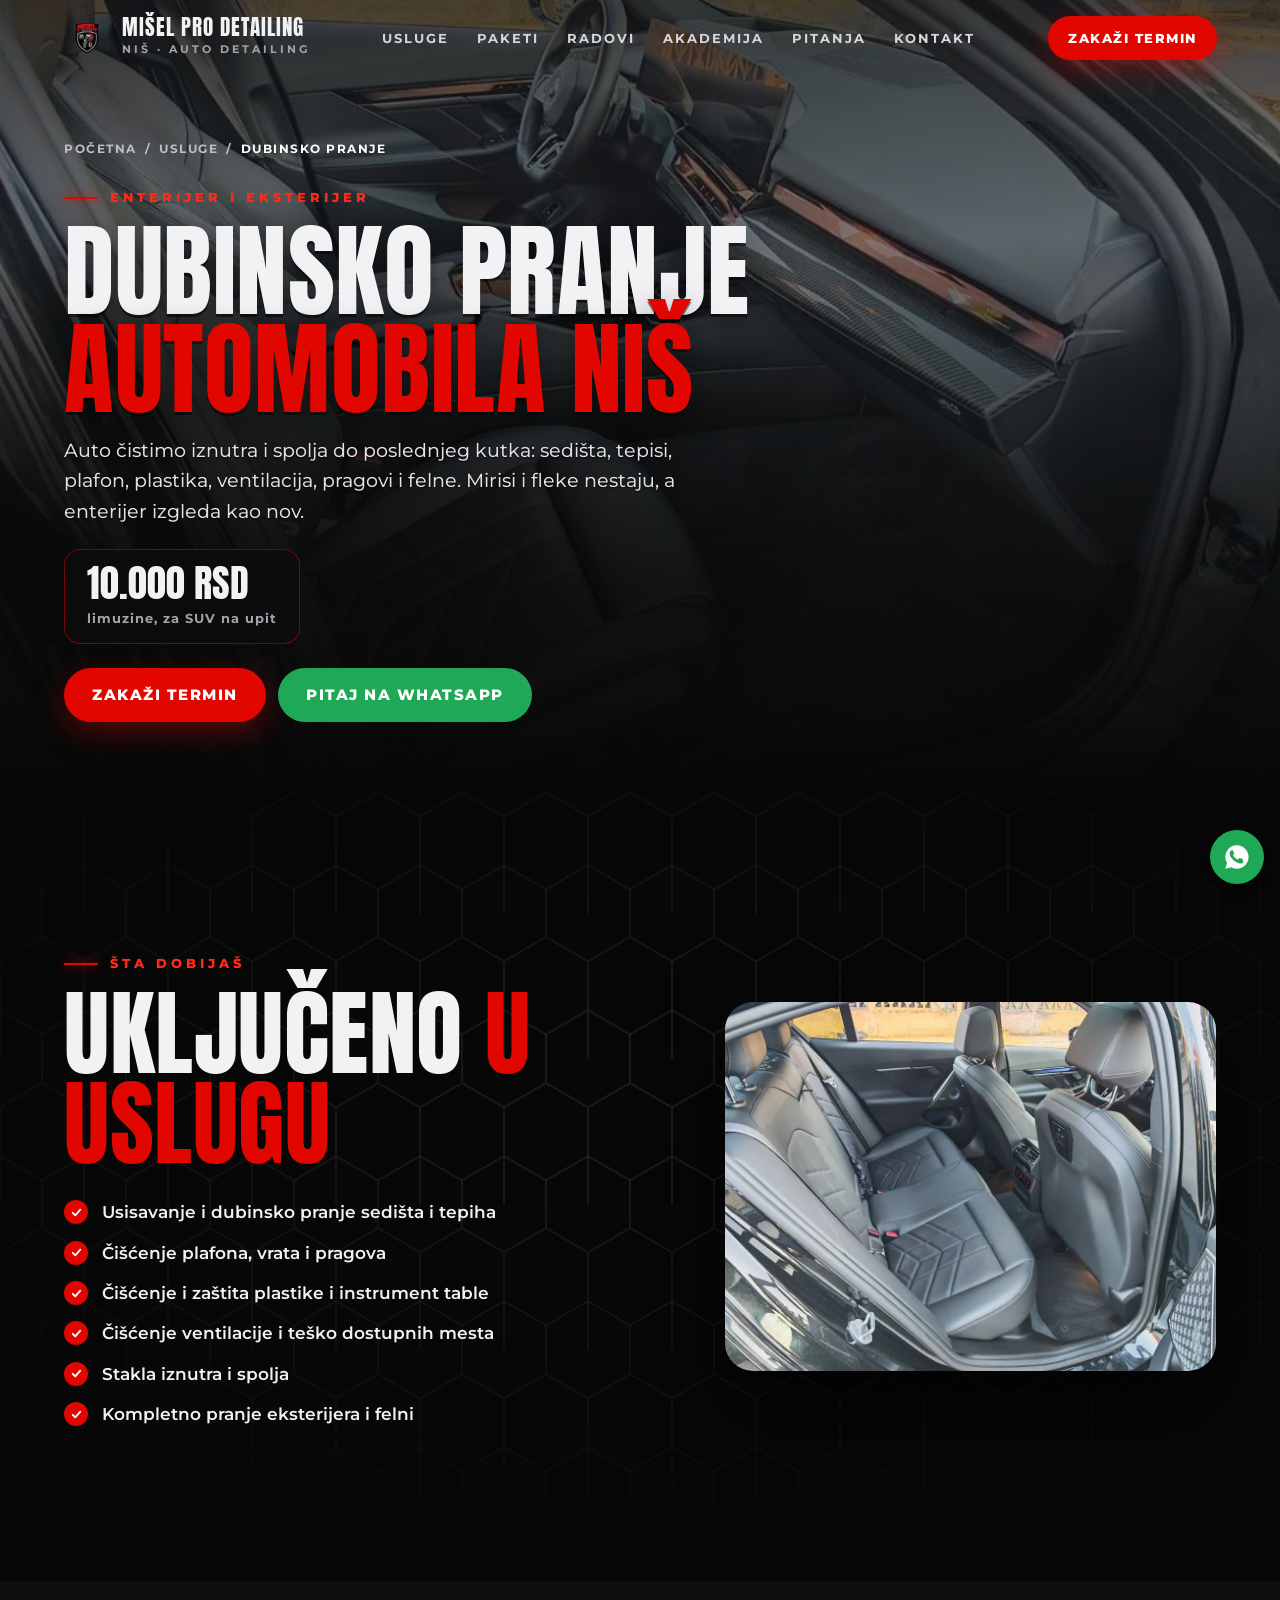
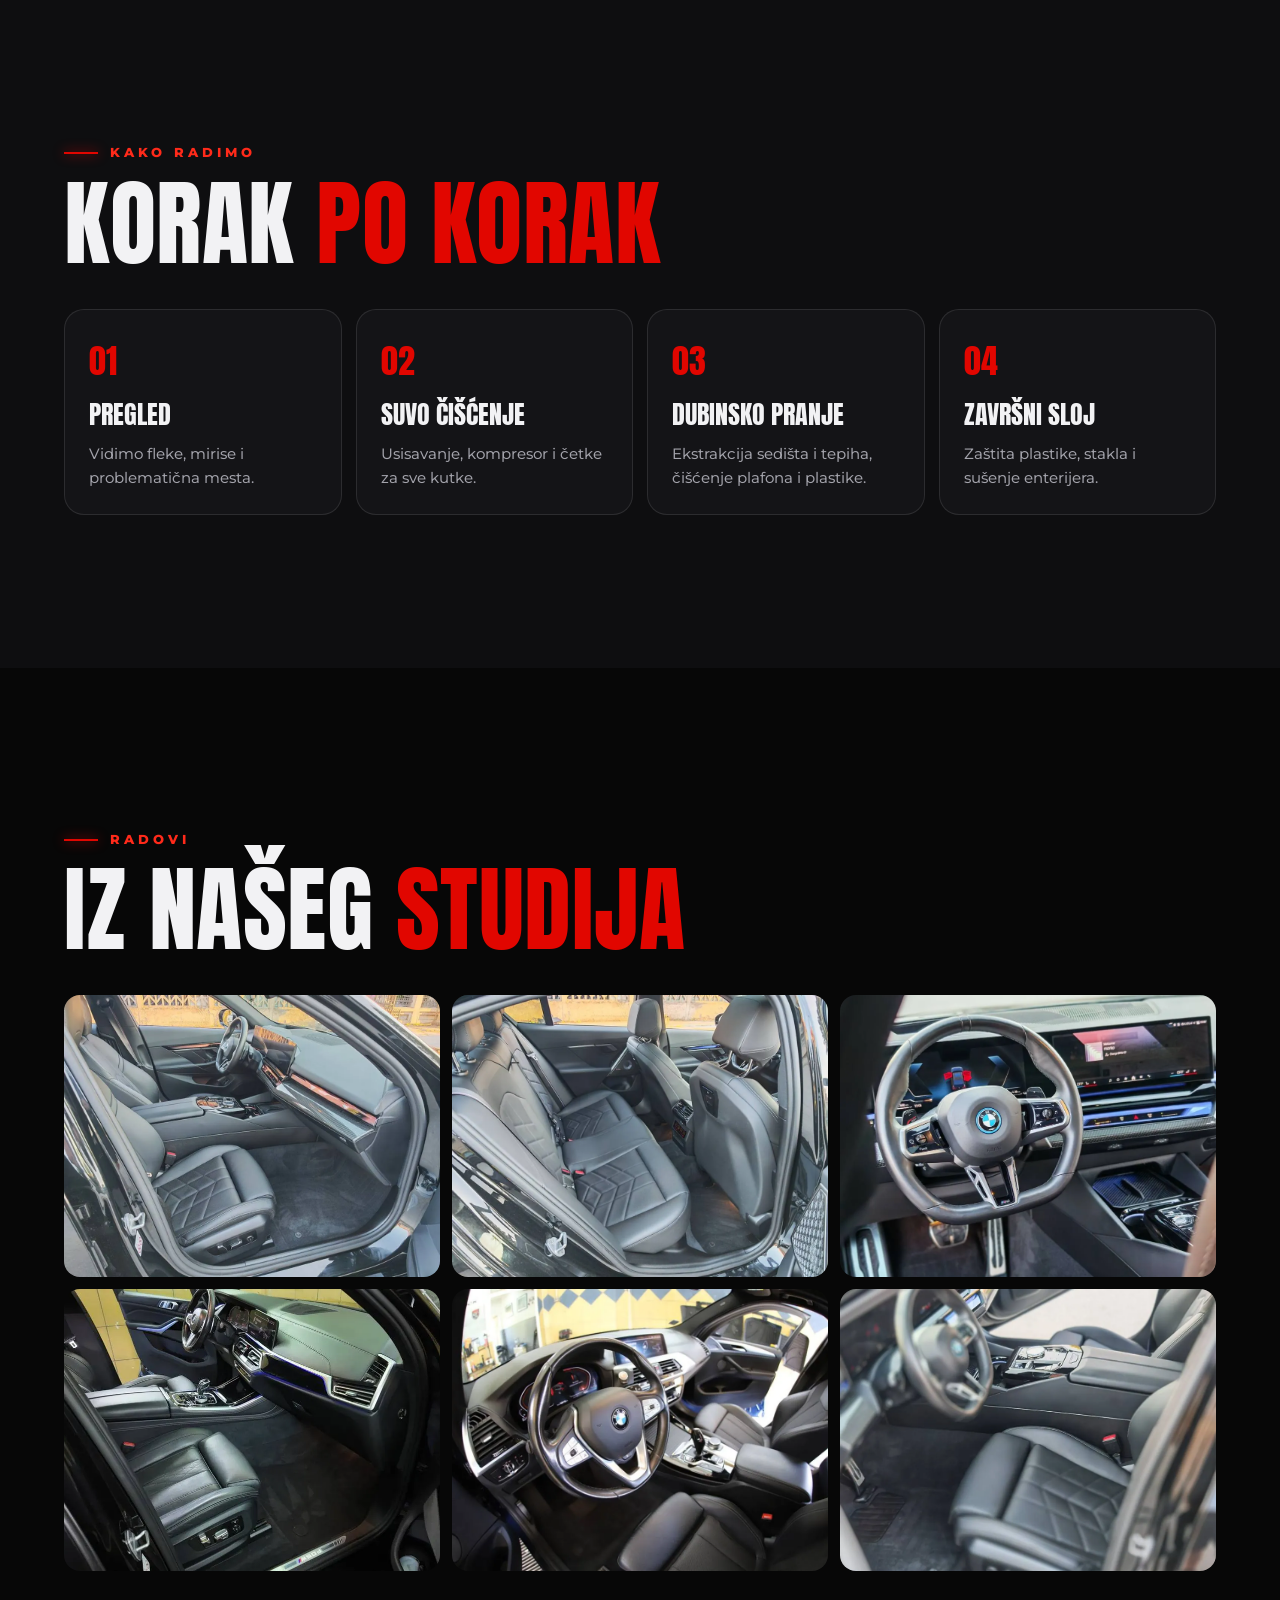
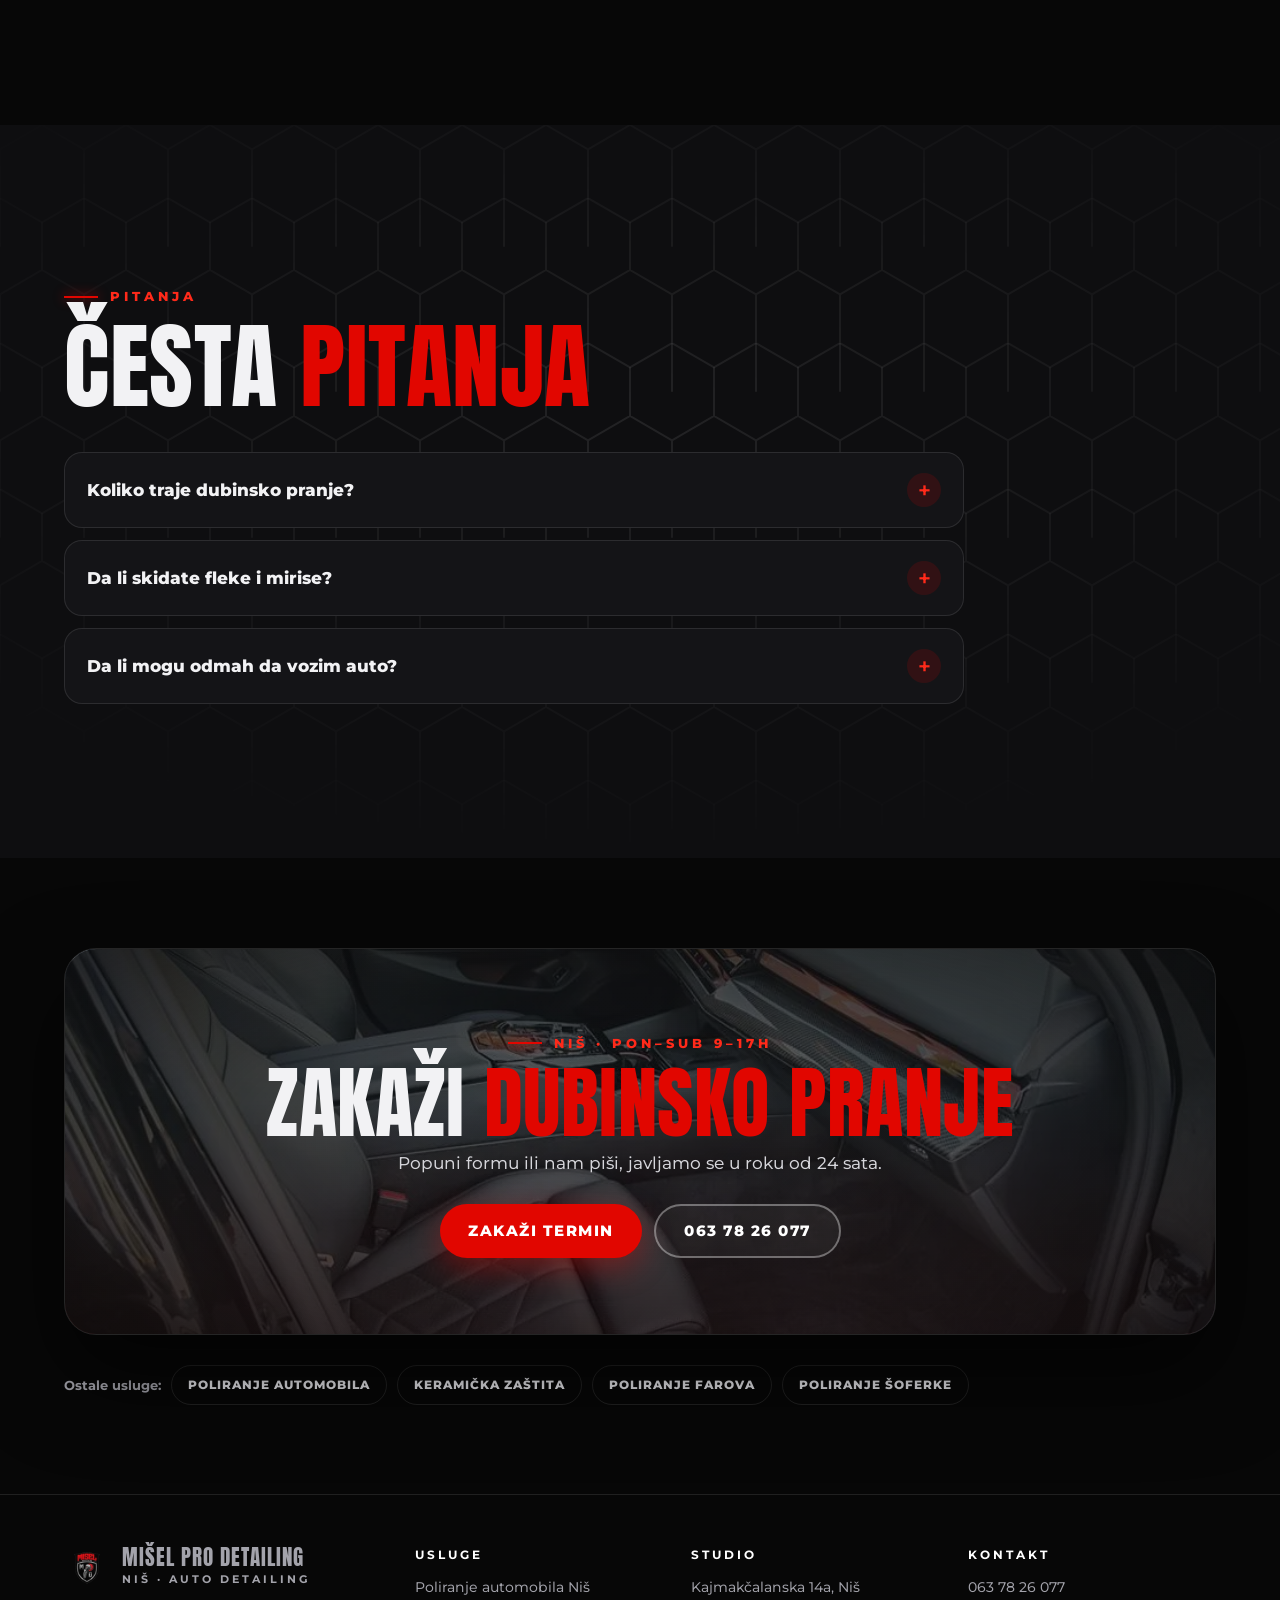
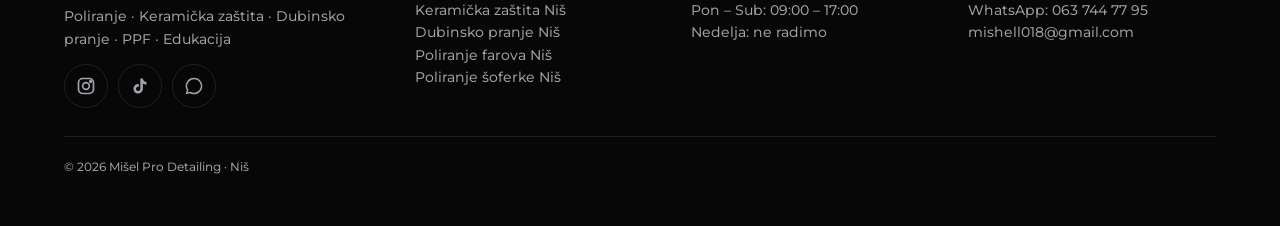
==== commit 40b58d85: "Brže učitavanje na telefonu: WOFF2 fontovi, odložene skripte, naslov vidljiv odmah, kraći uvod Co-Au" ====
--- a/dubinsko-pranje-nis/index.html
+++ b/dubinsko-pranje-nis/index.html
@@ -129,6 +129,6 @@
   <a class="fab on" href="https://wa.me/381637447795?text=Zdravo%20Mi%C5%A1ele%2C%20zanima%20me%20dubinsko%20pranje." target="_blank" rel="noopener" aria-label="Piši nam na WhatsApp">
     <svg viewBox="0 0 24 24" fill="currentColor"><path d="M12 2a10 10 0 0 0-8.6 15.1L2 22l5-1.3A10 10 0 1 0 12 2zm5.6 14.2c-.2.7-1.4 1.3-2 1.3-.5.1-1.2.1-1.9-.1-.4-.1-1-.3-1.7-.6-3-1.3-4.9-4.3-5.1-4.5-.1-.2-1.2-1.6-1.2-3.1s.8-2.2 1-2.5c.3-.3.6-.4.8-.4h.6c.2 0 .4 0 .6.5l.8 2c.1.2.1.4 0 .5l-.3.5-.4.4c-.1.1-.3.3-.1.5.2.3.8 1.3 1.6 2 1.1 1 2 1.3 2.3 1.4.3.1.4.1.6-.1l.8-1c.2-.3.4-.2.6-.1l1.9.9c.3.1.5.2.5.3.1.2.1.7-.1 1.4z"/></svg>
   </a>
-  <script src="/js/page.js"></script>
+  <script defer src="/js/page.js"></script>
 </body>
 </html>
--- a/css/style.css
+++ b/css/style.css
@@ -1,8 +1,10 @@
 /* Mišel Pro Detailing — sajt
    Paleta i stil iz videa: crni lak, crvena #e10600, keramički heksagoni, Anton za udarne naslove. */
 
-@font-face { font-family: "Anton"; src: url("../assets/fonts/Anton.ttf") format("truetype"); font-display: swap; }
-@font-face { font-family: "Mont"; src: url("../assets/fonts/Montserrat.ttf") format("truetype"); font-weight: 100 900; font-display: swap; }
+@font-face { font-family: "Anton"; src: url("../assets/fonts/anton-latin.woff2") format("woff2"); font-display: swap; unicode-range: U+0000-00FF, U+0131, U+0152-0153, U+02BB-02BC, U+02C6, U+02DA, U+02DC, U+0304, U+0308, U+0329, U+2000-206F, U+20AC, U+2122, U+2191, U+2193, U+2212, U+2215, U+FEFF, U+FFFD; }
+@font-face { font-family: "Anton"; src: url("../assets/fonts/anton-latin-ext.woff2") format("woff2"); font-display: swap; unicode-range: U+0100-02BA, U+02BD-02C5, U+02C7-02CC, U+02CE-02D7, U+02DD-02FF, U+0304, U+0308, U+0329, U+1D00-1DBF, U+1E00-1E9F, U+1EF2-1EFF, U+2020, U+20A0-20AB, U+20AD-20C4, U+2113, U+2C60-2C7F, U+A720-A7FF; }
+@font-face { font-family: "Mont"; src: url("../assets/fonts/mont-latin.woff2") format("woff2"); font-weight: 400 900; font-display: swap; unicode-range: U+0000-00FF, U+0131, U+0152-0153, U+02BB-02BC, U+02C6, U+02DA, U+02DC, U+0304, U+0308, U+0329, U+2000-206F, U+20AC, U+2122, U+2191, U+2193, U+2212, U+2215, U+FEFF, U+FFFD; }
+@font-face { font-family: "Mont"; src: url("../assets/fonts/mont-latin-ext.woff2") format("woff2"); font-weight: 400 900; font-display: swap; unicode-range: U+0100-02BA, U+02BD-02C5, U+02C7-02CC, U+02CE-02D7, U+02DD-02FF, U+0304, U+0308, U+0329, U+1D00-1DBF, U+1E00-1E9F, U+1EF2-1EFF, U+2020, U+20A0-20AB, U+20AD-20C4, U+2113, U+2C60-2C7F, U+A720-A7FF; }
 
 :root {
   --bg: #070707;
@@ -131,6 +133,7 @@
 .hero { position: relative; min-height: 100svh; display: flex; align-items: flex-end; overflow: hidden; background: #000; }
 .hero-media { position: absolute; inset: 0; }
 .hero-media video, .hero-media img { width: 100%; height: 100%; object-fit: cover; }
+.hero-blur { display: none; }
 .hero-media::after { content: ""; position: absolute; inset: 0;
   background: linear-gradient(180deg, rgba(7,7,7,0.55) 0%, rgba(7,7,7,0.1) 30%, rgba(7,7,7,0.35) 60%, rgba(7,7,7,0.96) 100%); }
 .hero .wrap { position: relative; z-index: 2; padding-bottom: clamp(36px, 7vh, 80px); padding-top: 120px; }
@@ -155,7 +158,8 @@
 .hero-reel { display: none; }
 @media (min-width: 1000px) {
   .hero { align-items: center; }
-  .hero-media video { filter: blur(28px) brightness(0.45) saturate(1.2); transform: scale(1.2); }
+  .hero-media video { display: none; }
+  .hero-blur { display: block !important; transform: scale(1.1); }
   .hero .wrap { display: grid; grid-template-columns: 1.25fr 0.75fr; gap: 40px; align-items: center; padding-bottom: 60px; }
   .hero h1 { font-size: clamp(90px, 9vw, 150px); }
   .hero-reel { display: block; position: relative; justify-self: end; width: min(360px, 26vw); aspect-ratio: 9 / 16; border-radius: 34px; overflow: hidden;
@@ -440,7 +444,8 @@
 .hero h1 .red { text-shadow: 0 3px 0 rgba(0,0,0,0.55), 0 0 36px rgba(225,6,0,0.45); }
 .hero .kicker, .hero p.sub, .trust { text-shadow: 0 1px 2px rgba(0,0,0,0.9), 0 6px 18px rgba(0,0,0,0.6); }
 @media (max-width: 999px) {
-  .hero-media video, .hero-media img { filter: brightness(0.78) saturate(0.85) contrast(1.05); }
+  .hero-media::before { content: ""; position: absolute; inset: 0; z-index: 1; background: rgba(7,7,7,0.22); }
+  .hero-media::after { z-index: 1; }
   .hero-media::after { background:
       radial-gradient(120% 60% at 0% 55%, rgba(7,7,7,0.72) 0%, rgba(7,7,7,0.35) 55%, rgba(7,7,7,0) 80%),
       linear-gradient(180deg, rgba(7,7,7,0.6) 0%, rgba(7,7,7,0.15) 18%, rgba(7,7,7,0.35) 38%, rgba(7,7,7,0.82) 62%, #070707 100%); }
@@ -502,3 +507,10 @@
 .others a:hover { border-color: var(--red); background: var(--red); color: #fff; }
 .e404 { min-height: 100svh; display: grid; place-items: center; text-align: center; padding: 120px var(--pad) 60px; }
 .e404 .ctas { display: flex; flex-wrap: wrap; gap: 12px; justify-content: center; margin-top: 26px; }
+
+/* phone performance: no live blur behind the header, GPU-friendly section entrance */
+@media (max-width: 999px) {
+  .hdr.scrolled { -webkit-backdrop-filter: none; backdrop-filter: none; background: rgba(7,7,7,0.94); }
+  .sec.card-in { will-change: transform; }
+  *, *::before, *::after { -webkit-backdrop-filter: none !important; backdrop-filter: none !important; }
+}
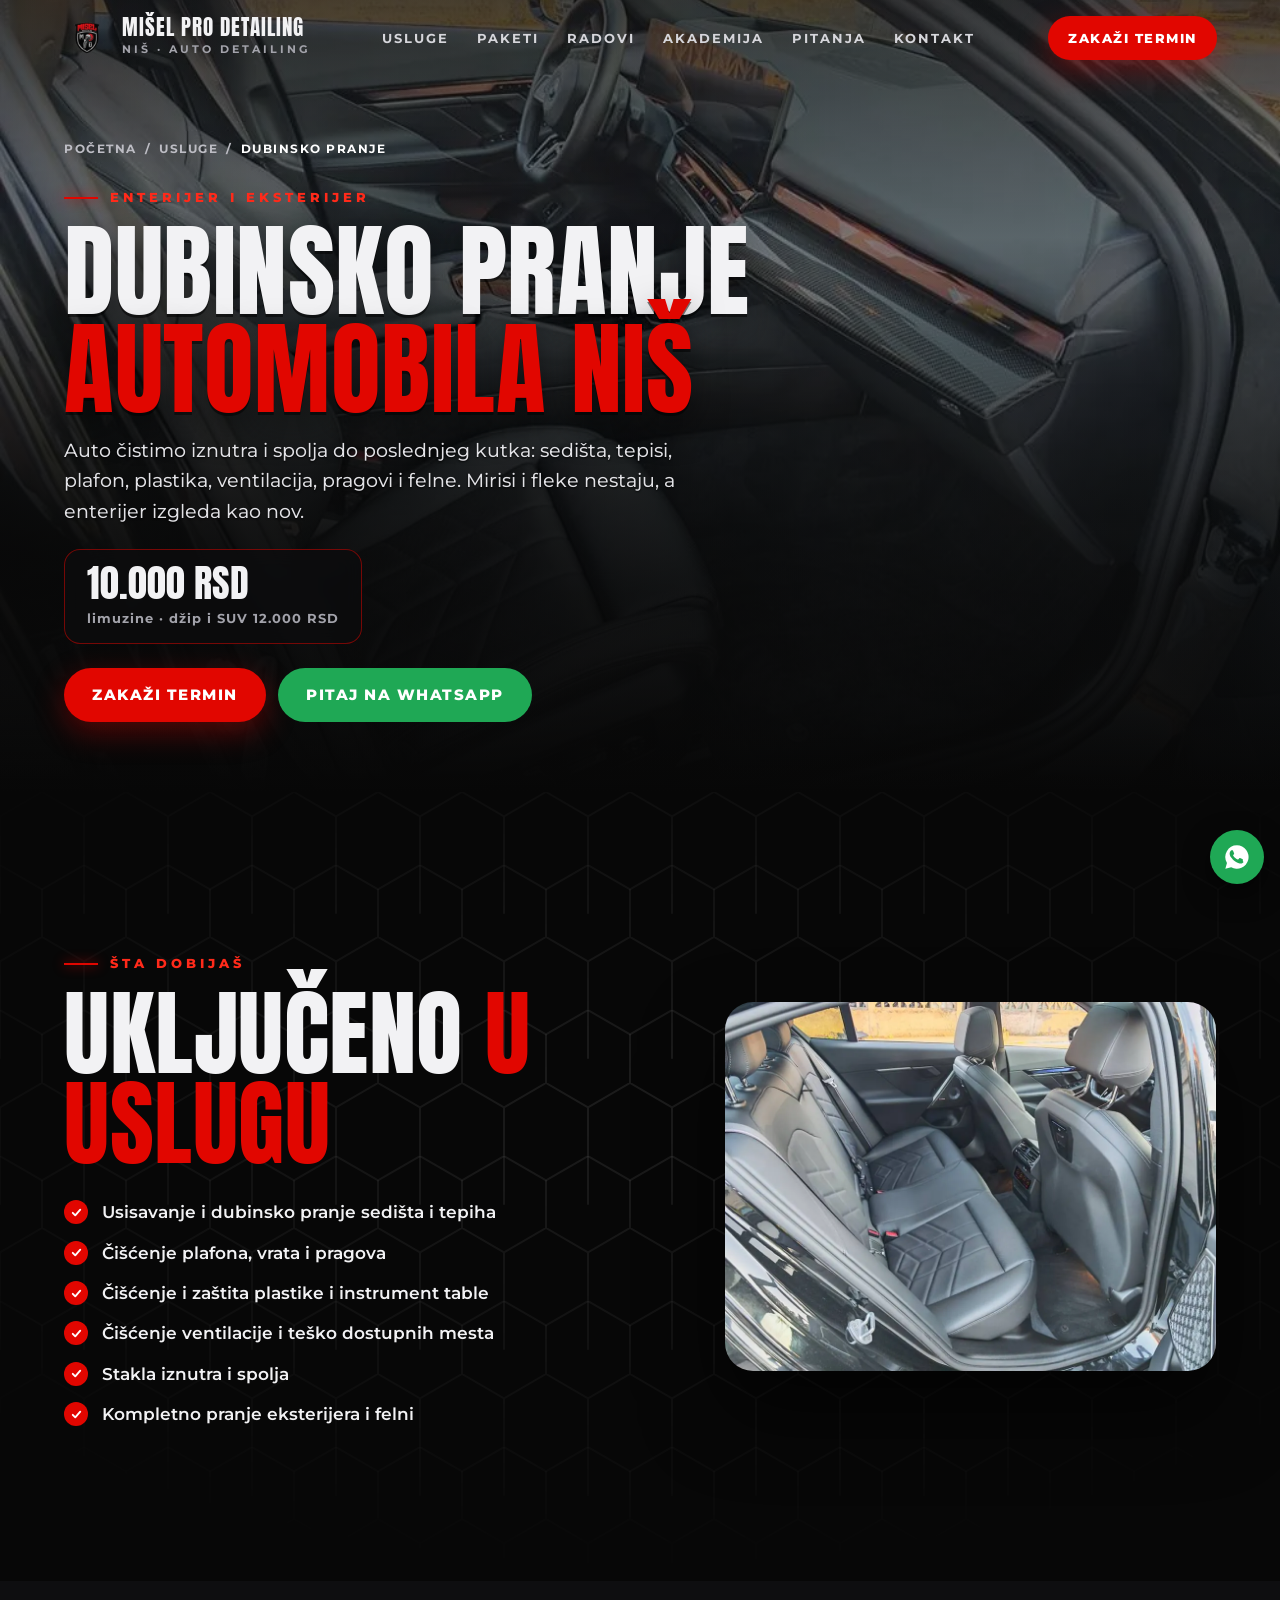
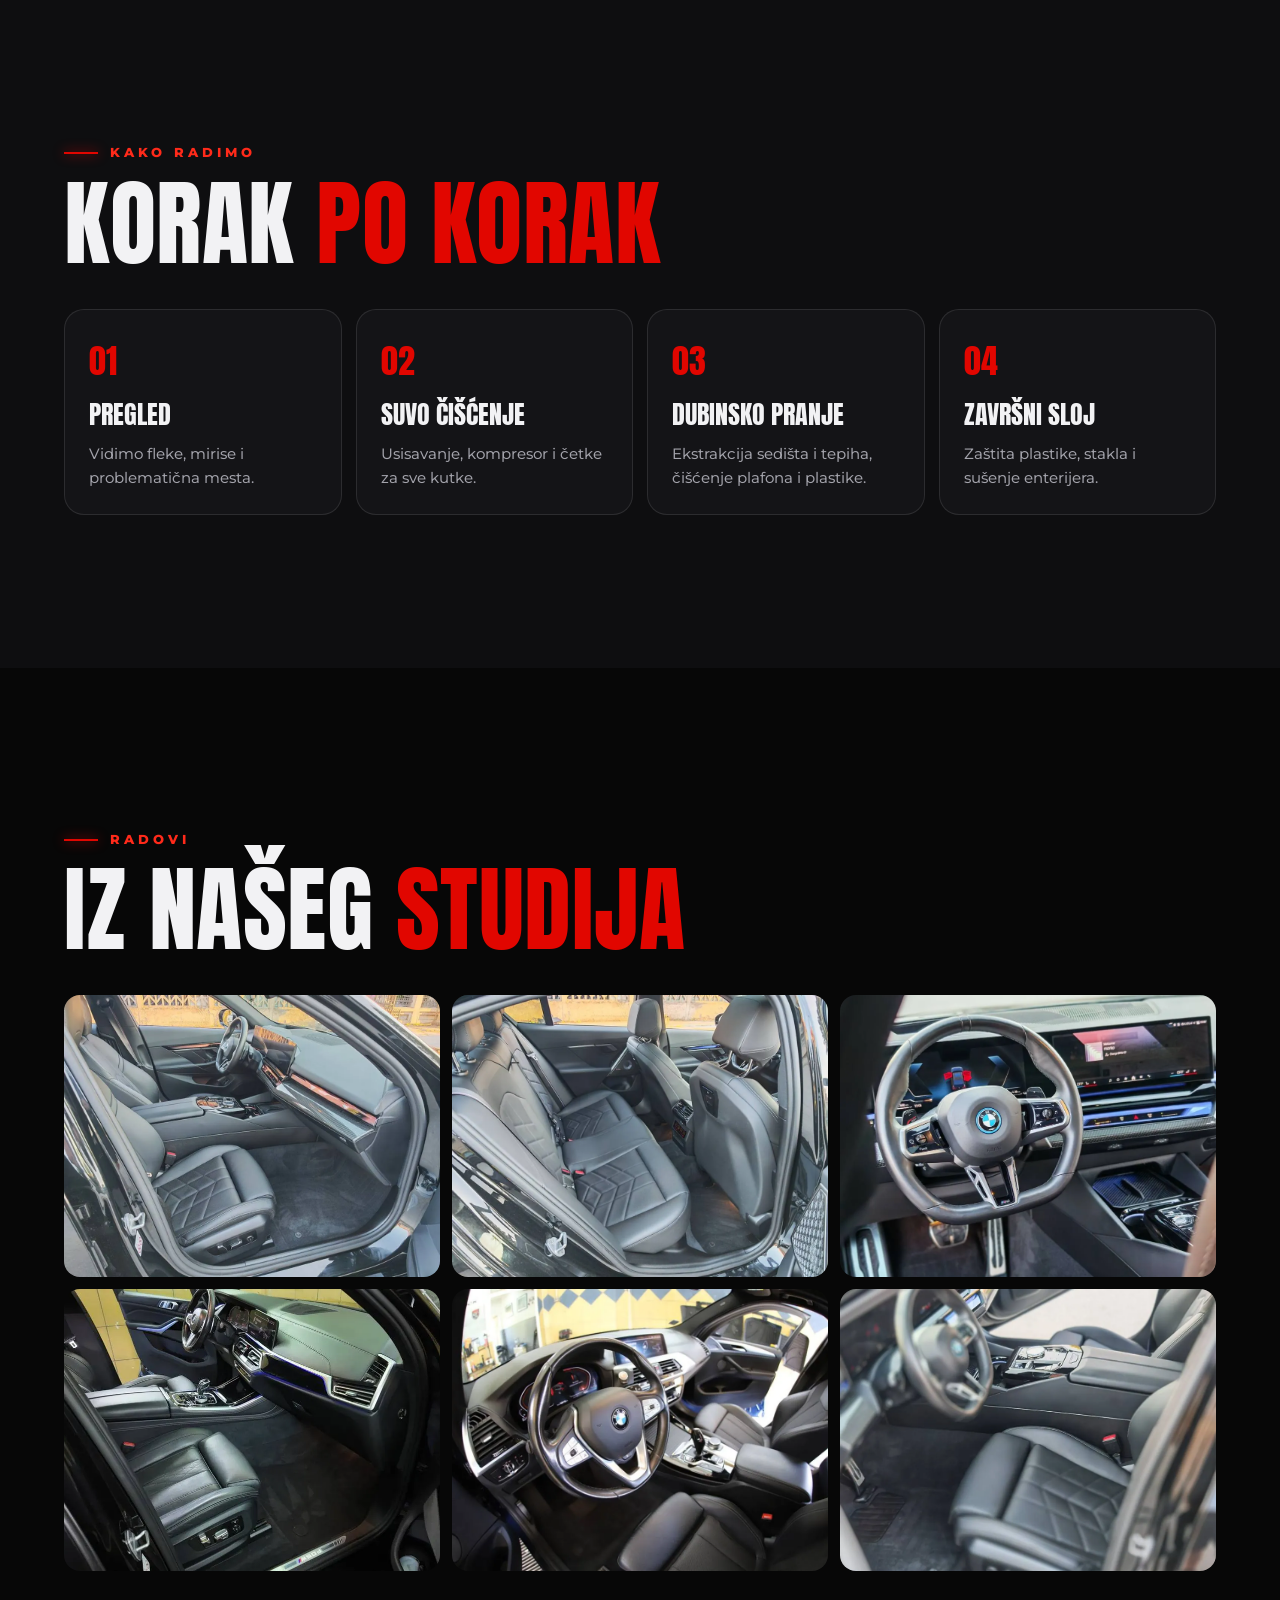
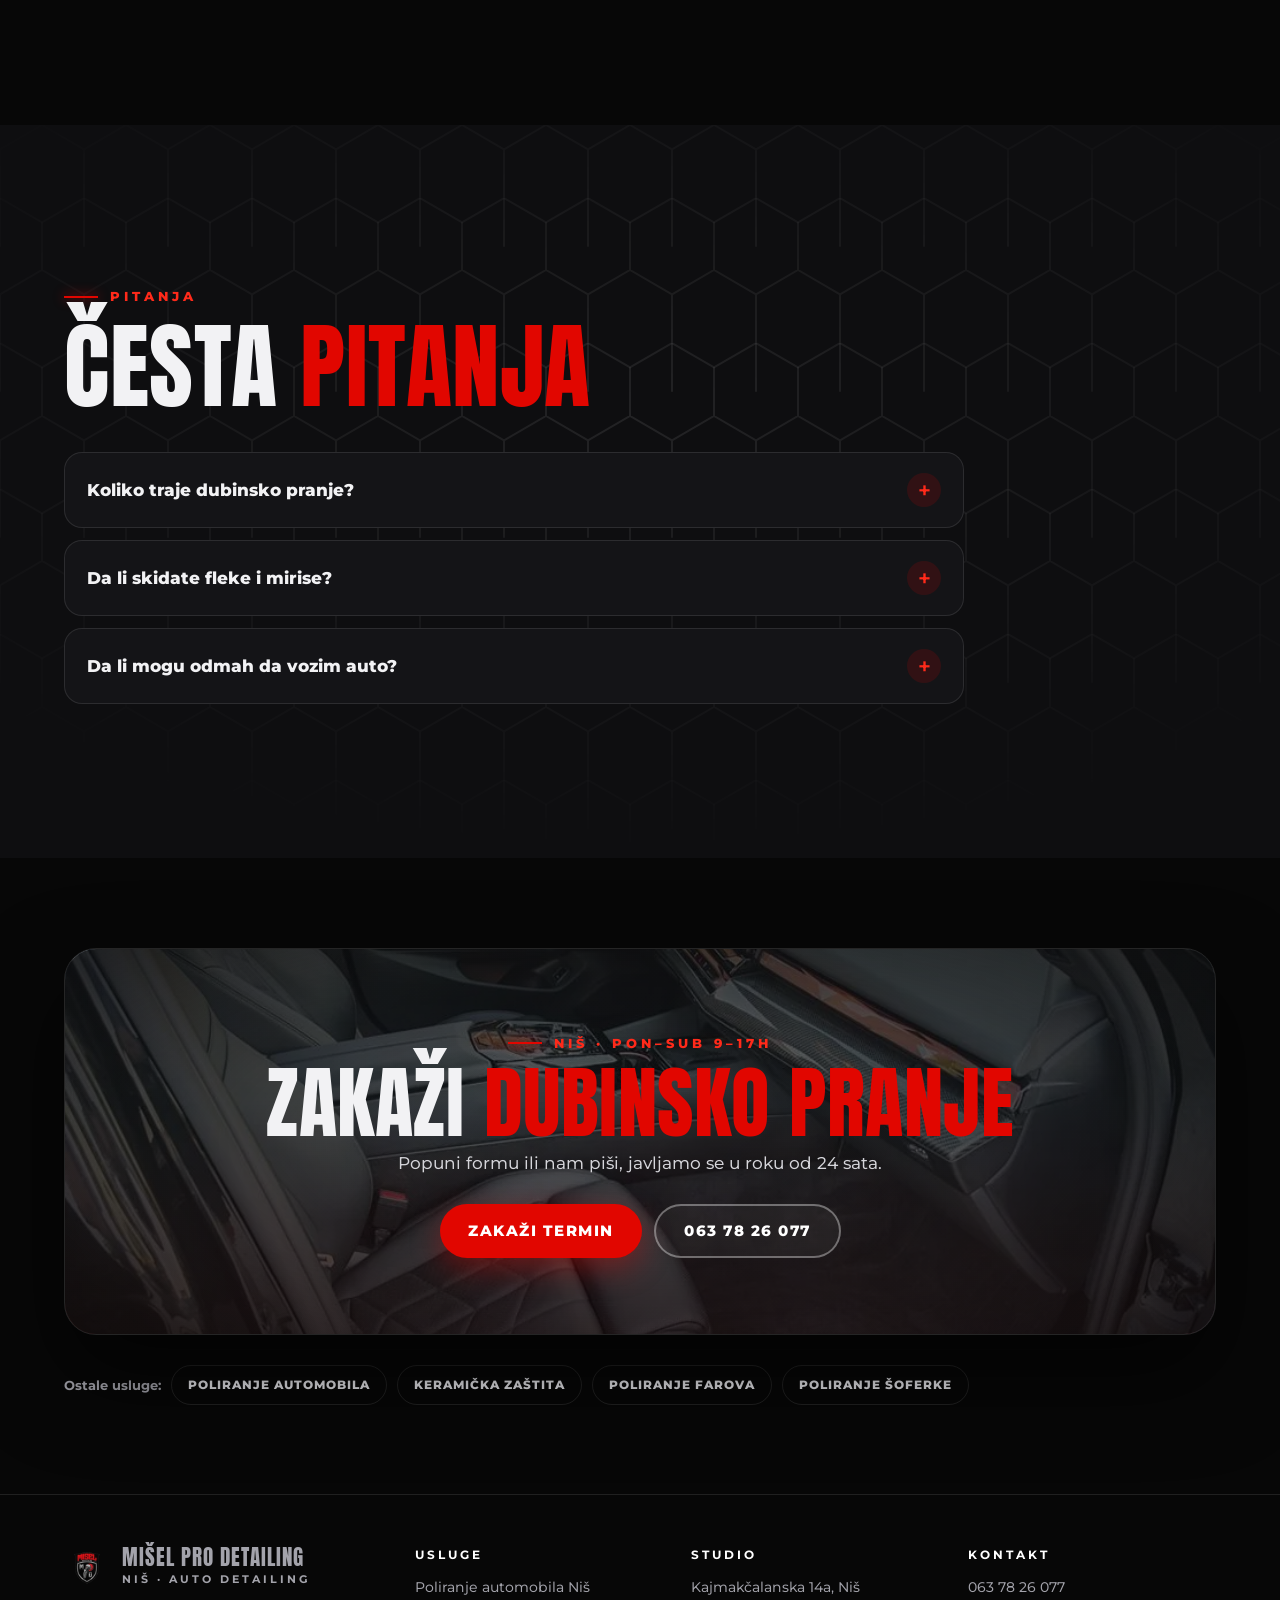
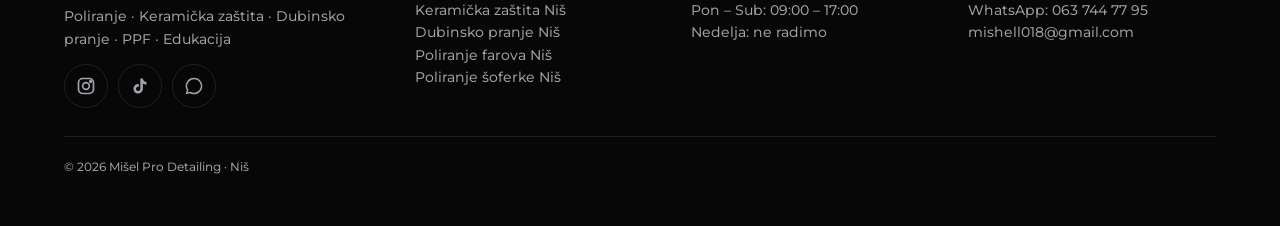
==== commit c73eb370: "Nove cene i paketi sa prekidačem Limuzina / Džip - GREY 34/44k, BLACK 42/52k, BLACK+ 99k (džip 41/53" ====
--- a/dubinsko-pranje-nis/index.html
+++ b/dubinsko-pranje-nis/index.html
@@ -48,7 +48,7 @@
         <span class="kicker rv">Enterijer i eksterijer</span>
         <h1 class="h2 display rv">Dubinsko pranje <em>automobila Niš</em></h1>
         <p class="lead rv">Auto čistimo iznutra i spolja do poslednjeg kutka: sedišta, tepisi, plafon, plastika, ventilacija, pragovi i felne. Mirisi i fleke nestaju, a enterijer izgleda kao nov.</p>
-        <div class="sprice rv"><b>10.000 RSD</b><small>limuzine, za SUV na upit</small></div>
+        <div class="sprice rv"><b>10.000 RSD</b><small>limuzine · džip i SUV 12.000 RSD</small></div>
         <div class="ctas rv">
           <a class="btn btn-red" href="/?usluga=Dubinsko%20pranje#zakazi"><span class="shine"></span>Zakaži termin</a>
           <a class="btn btn-wa" href="https://wa.me/381637447795?text=Zdravo%20Mi%C5%A1ele%2C%20zanima%20me%20dubinsko%20pranje." target="_blank" rel="noopener">Pitaj na WhatsApp</a>
--- a/css/style.css
+++ b/css/style.css
@@ -232,6 +232,21 @@
   padding: 7px 12px; border-radius: 999px; box-shadow: 0 0 24px rgba(225,6,0,0.6); }
 .pk .price { margin-top: 18px; font-family: "Anton"; font-size: clamp(38px, 4.4vw, 50px); line-height: 1; }
 .pk .price small { display: block; font-family: "Mont"; font-size: 13px; color: var(--muted); font-weight: 700; letter-spacing: 1.5px; margin-top: 8px; }
+/* paketi: prekidač limuzina / džip i dve cene po kartici */
+.pk-sw { position: relative; display: inline-grid; grid-template-columns: 1fr 1fr; margin-top: 26px; padding: 5px; border-radius: 999px; background: var(--card); border: 1px solid var(--line); }
+.pk-sw button { position: relative; z-index: 1; appearance: none; border: 0; background: none; color: var(--muted); font: 800 13px/1 "Mont", sans-serif; letter-spacing: 2px; text-transform: uppercase; padding: 14px 24px; border-radius: 999px; cursor: pointer; transition: color .3s; white-space: nowrap; }
+.pk-sw button.on { color: #fff; }
+.pk-sw i { position: absolute; z-index: 0; top: 5px; bottom: 5px; left: 5px; width: calc(50% - 5px); border-radius: 999px; background: var(--red); box-shadow: 0 8px 24px rgba(225,6,0,0.35); transition: transform .45s cubic-bezier(.2,.8,.2,1); }
+.pk-sw.suv i { transform: translateX(100%); }
+.pk .pp { margin-top: 20px; display: grid; gap: 10px; }
+.pk .pp .row { display: flex; align-items: baseline; justify-content: space-between; gap: 12px; padding-bottom: 10px; border-bottom: 1px solid var(--line); }
+.pk .pp .row span { font-size: 13px; font-weight: 700; letter-spacing: 1px; color: var(--muted); text-transform: uppercase; }
+.pk .pp .row b { font-family: "Anton"; font-weight: 400; font-size: clamp(32px, 3.4vw, 42px); line-height: 1; white-space: nowrap; }
+.pk .pp .row.one b { font-size: clamp(40px, 4.4vw, 54px); }
+.pk .pp small { font-size: 12px; color: var(--muted); font-weight: 700; letter-spacing: 1.5px; }
+.pk .pp b.flip { animation: ppflip .45s cubic-bezier(.2,.8,.2,1); }
+@keyframes ppflip { from { opacity: 0; transform: translateY(14px); } to { opacity: 1; transform: none; } }
+@media (prefers-reduced-motion: reduce) { .pk .pp b.flip { animation: none; } .pk-sw i { transition: none; } }
 .pk ul { list-style: none; margin: 24px 0 26px; display: grid; gap: 12px; flex: 1; align-content: start; }
 .pk li { display: flex; gap: 12px; align-items: flex-start; font-weight: 600; font-size: 15.5px; }
 .pk li::before { content: ""; flex: none; width: 20px; height: 20px; margin-top: 2px; border-radius: 50%; background: var(--red) url("data:image/svg+xml;utf8,<svg xmlns='http://www.w3.org/2000/svg' viewBox='0 0 24 24'><path d='M6 12.5l4 4 8-9' fill='none' stroke='white' stroke-width='3' stroke-linecap='round' stroke-linejoin='round'/></svg>") center/14px no-repeat; }
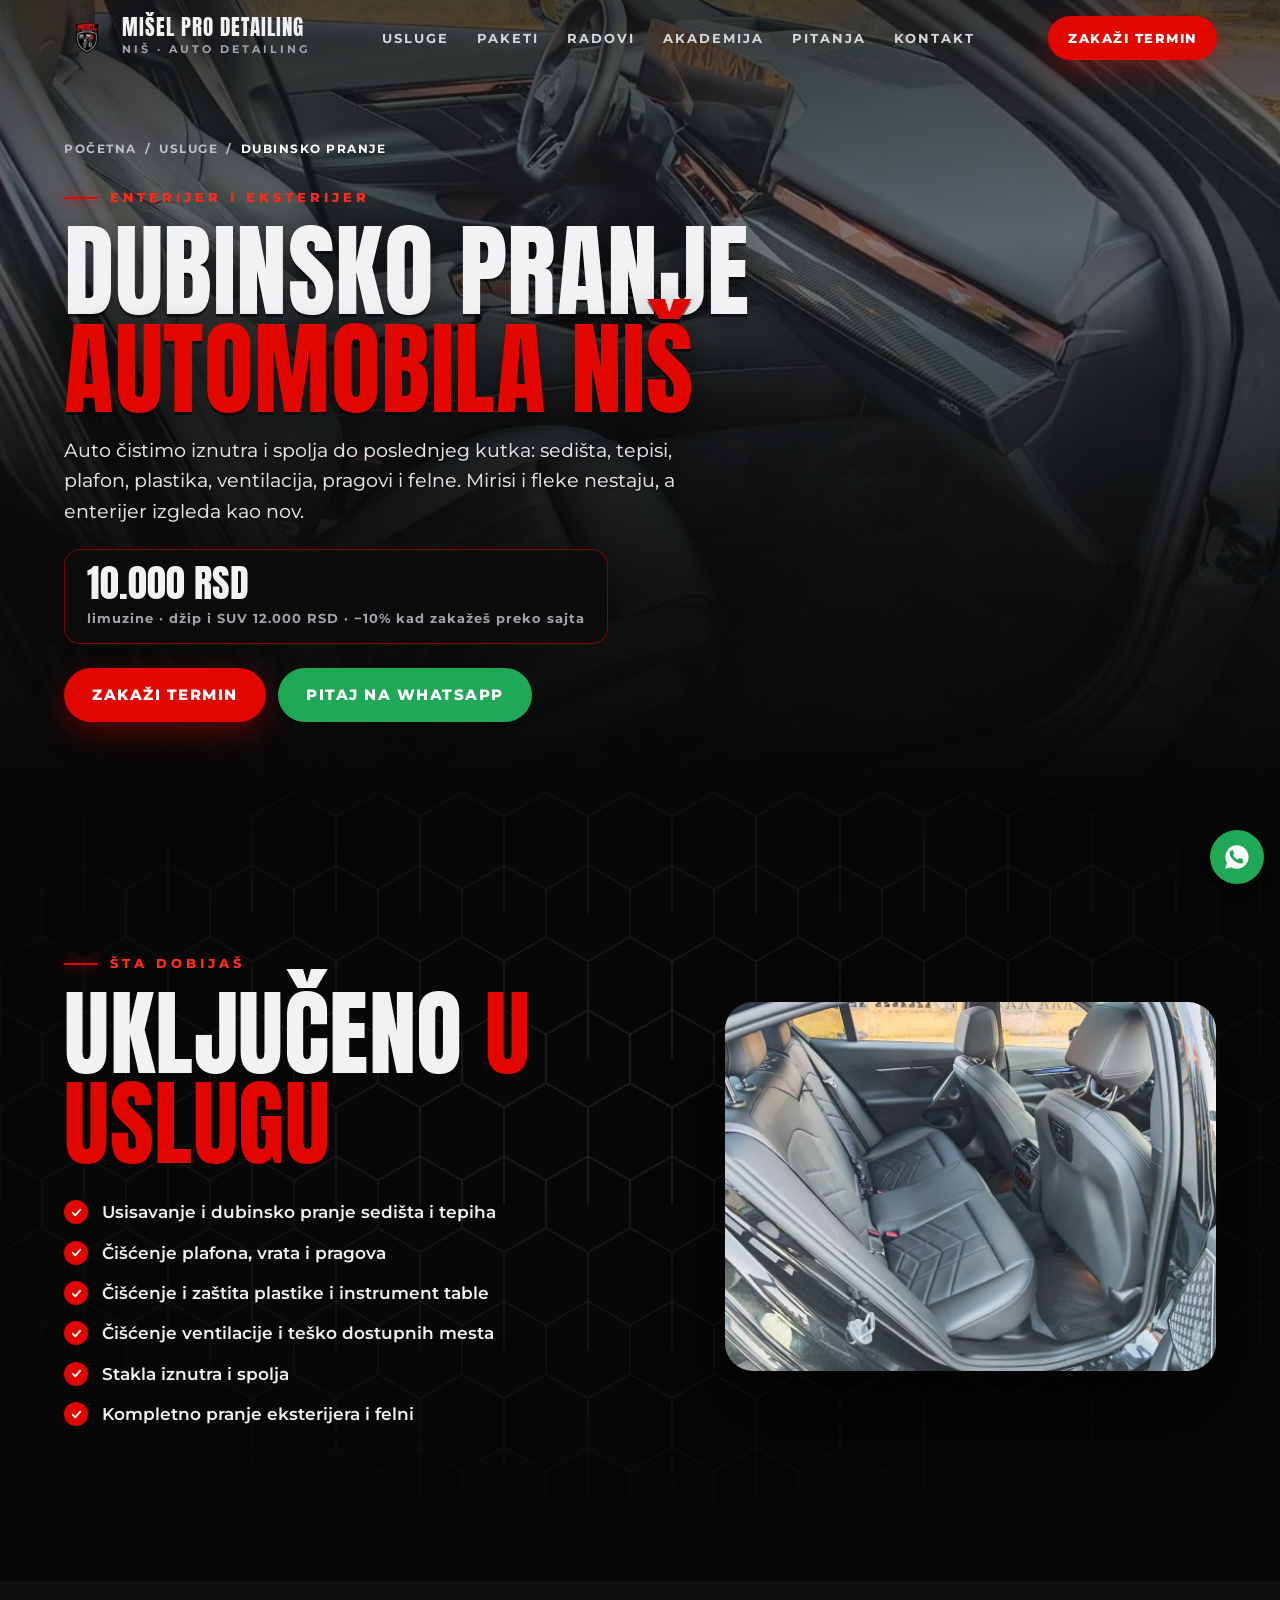
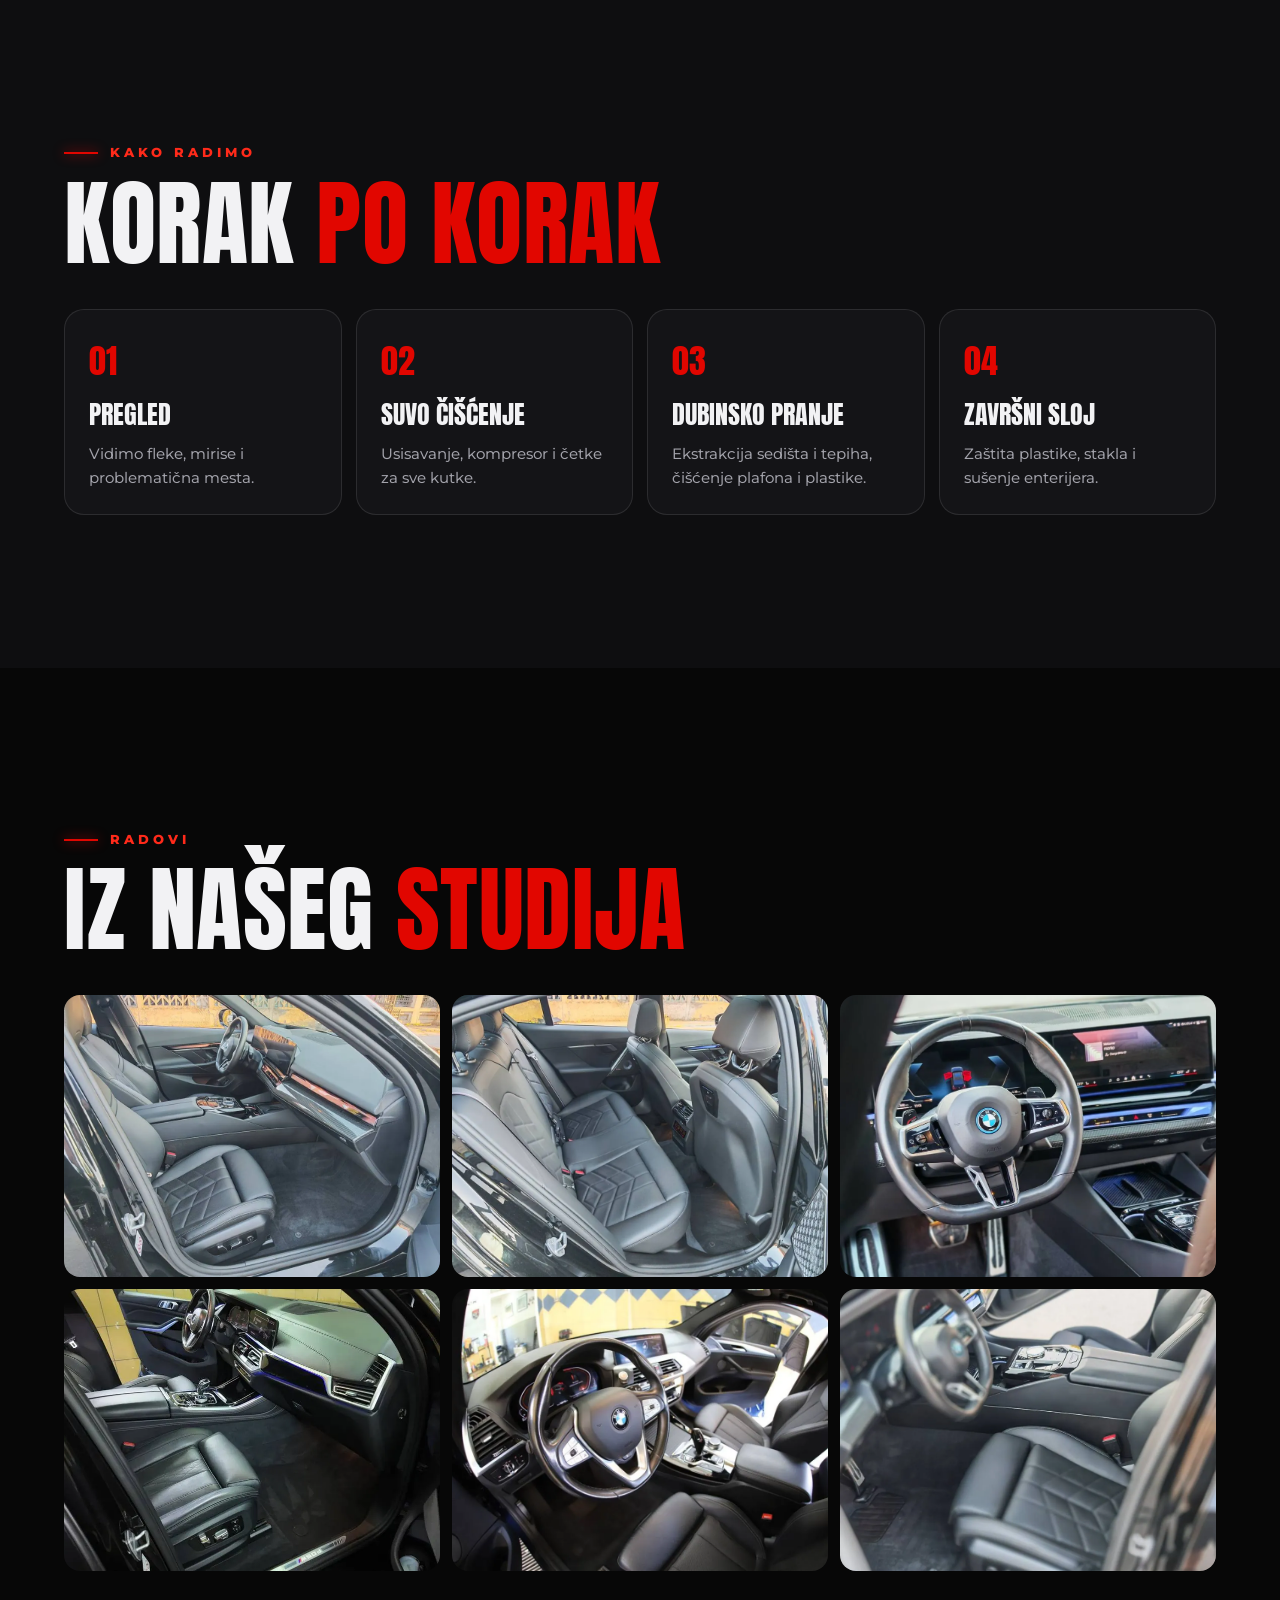
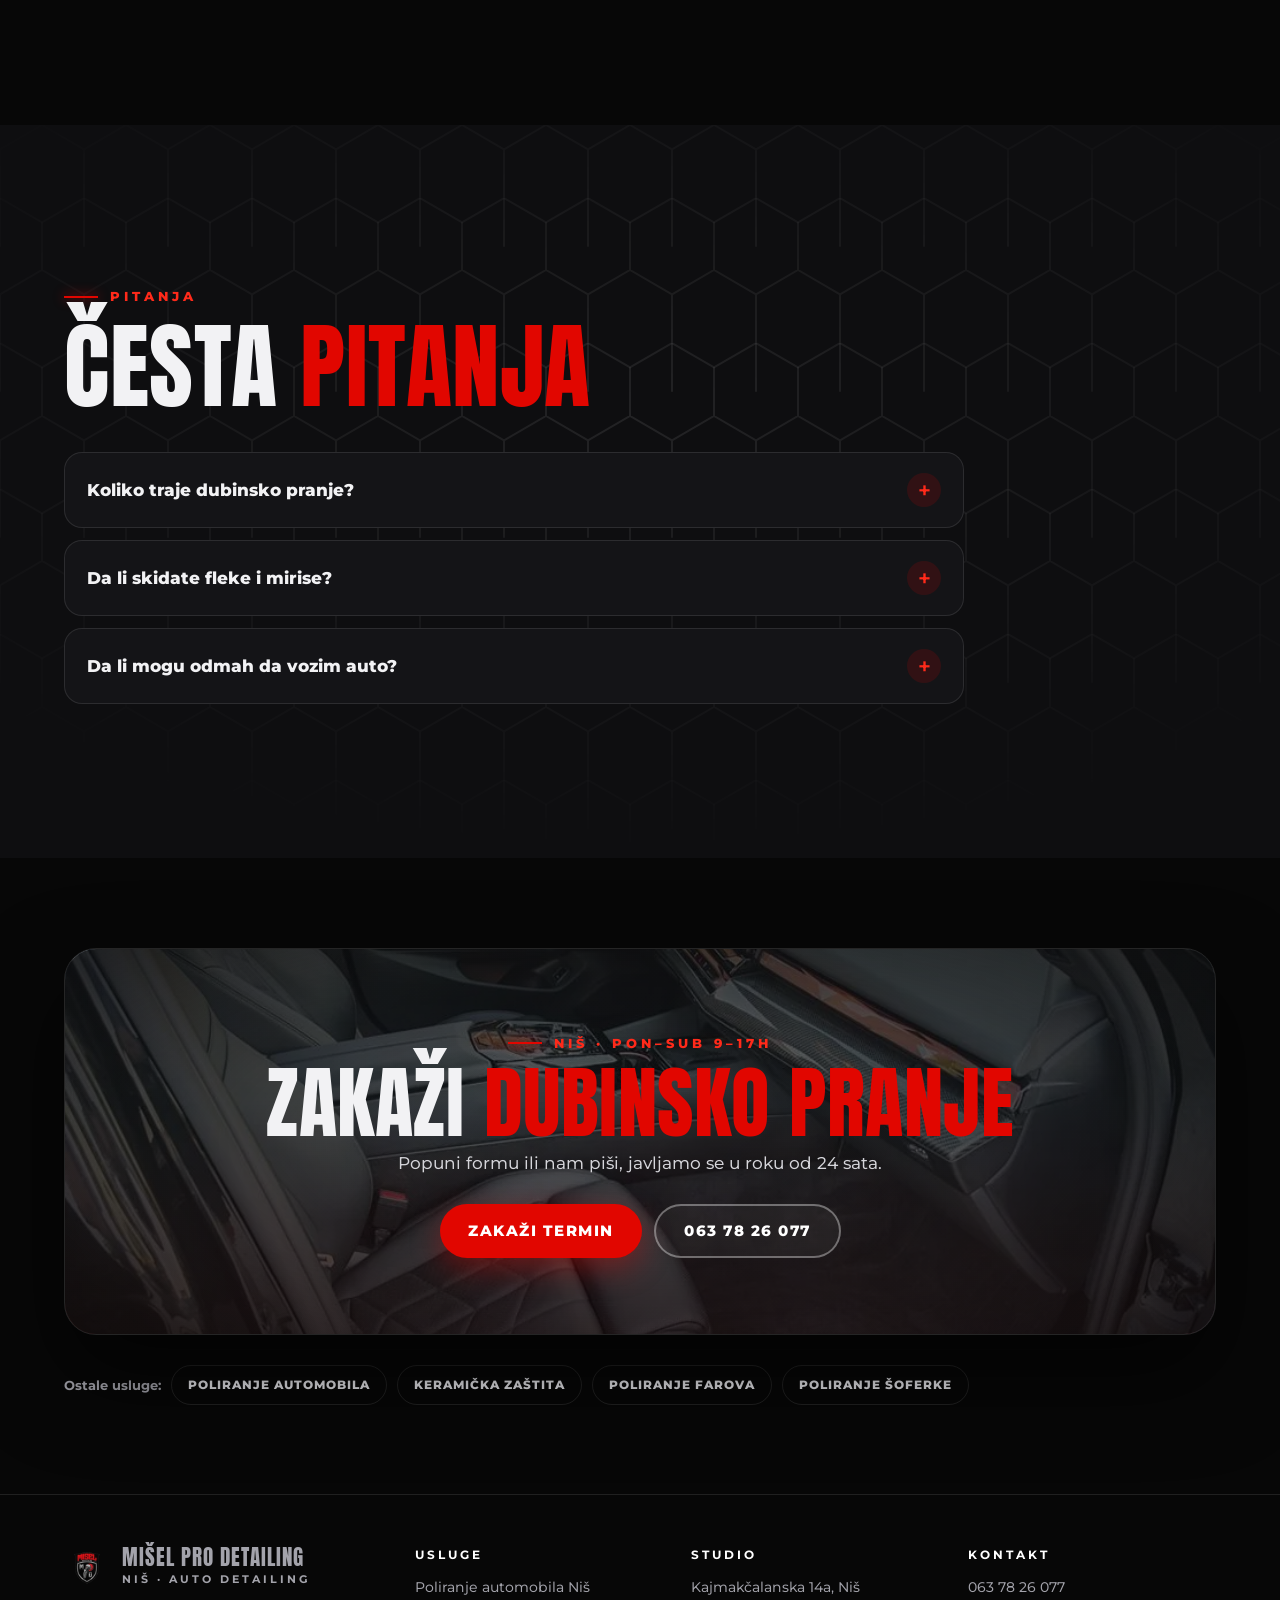
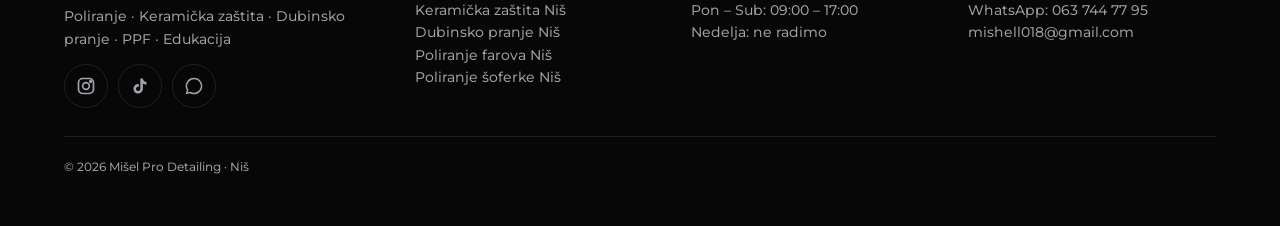
==== commit 3979efe9: "Popust 10% za zakazivanje preko sajta: paketi i dubinsko pranje Co-Authored-By: Claude Opus 5.5 <nor" ====
--- a/dubinsko-pranje-nis/index.html
+++ b/dubinsko-pranje-nis/index.html
@@ -48,7 +48,7 @@
         <span class="kicker rv">Enterijer i eksterijer</span>
         <h1 class="h2 display rv">Dubinsko pranje <em>automobila Niš</em></h1>
         <p class="lead rv">Auto čistimo iznutra i spolja do poslednjeg kutka: sedišta, tepisi, plafon, plastika, ventilacija, pragovi i felne. Mirisi i fleke nestaju, a enterijer izgleda kao nov.</p>
-        <div class="sprice rv"><b>10.000 RSD</b><small>limuzine · džip i SUV 12.000 RSD</small></div>
+        <div class="sprice rv"><b>10.000 RSD</b><small>limuzine · džip i SUV 12.000 RSD · −10% kad zakažeš preko sajta</small></div>
         <div class="ctas rv">
           <a class="btn btn-red" href="/?usluga=Dubinsko%20pranje#zakazi"><span class="shine"></span>Zakaži termin</a>
           <a class="btn btn-wa" href="https://wa.me/381637447795?text=Zdravo%20Mi%C5%A1ele%2C%20zanima%20me%20dubinsko%20pranje." target="_blank" rel="noopener">Pitaj na WhatsApp</a>
--- a/css/style.css
+++ b/css/style.css
@@ -209,7 +209,7 @@
 .svc .pr { display: flex; align-items: center; justify-content: space-between; margin-top: 18px; padding-top: 16px; border-top: 1px solid var(--line); }
 .svc .pr b { font-family: "Anton"; font-weight: 400; font-size: 30px; }
 .svc .pr b small { font-family: "Mont"; font-size: 13px; color: var(--muted); font-weight: 700; margin-left: 4px; letter-spacing: 1px; }
-.svc .pr a { font-size: 12px; font-weight: 800; letter-spacing: 2px; text-transform: uppercase; color: var(--red2); display: inline-flex; gap: 6px; align-items: center; }
+.svc .pr a { font-size: 12px; font-weight: 800; letter-spacing: 2px; text-transform: uppercase; color: var(--red2); display: inline-flex; gap: 6px; align-items: center; white-space: nowrap; }
 .svc .pr a:hover { color: #fff; }
 
 /* ---------- packages */
@@ -244,7 +244,15 @@
 .pk .pp .row b { font-family: "Anton"; font-weight: 400; font-size: clamp(32px, 3.4vw, 42px); line-height: 1; white-space: nowrap; }
 .pk .pp .row.one b { font-size: clamp(40px, 4.4vw, 54px); }
 .pk .pp small { font-size: 12px; color: var(--muted); font-weight: 700; letter-spacing: 1.5px; }
-.pk .pp b.flip { animation: ppflip .45s cubic-bezier(.2,.8,.2,1); }
+.pk .pp .row s { margin-left: auto; color: var(--muted); font-size: 15px; font-weight: 700; text-decoration-color: var(--red); text-decoration-thickness: 2px; white-space: nowrap; }
+.pk-deal { display: inline-flex; align-items: center; gap: 12px; margin: 22px 14px 0 0; vertical-align: middle; }
+.pk-deal b { font-family: "Anton"; font-weight: 400; font-size: 26px; line-height: 1; background: var(--red); padding: 9px 14px 7px; border-radius: 12px; transform: rotate(-4deg); box-shadow: 0 10px 26px rgba(225,6,0,0.4); }
+.pk-deal span { font-weight: 800; font-size: 14px; letter-spacing: 1.5px; text-transform: uppercase; }
+.svc .pr .dp { display: flex; align-items: baseline; gap: 10px; flex-wrap: wrap; }
+.svc .pr .dp s { color: var(--muted); font-weight: 700; font-size: 15px; text-decoration-color: var(--red); text-decoration-thickness: 2px; }
+.svc .pr .dp em { flex-basis: 100%; font-style: normal; font-size: 11px; font-weight: 800; letter-spacing: 1.5px; text-transform: uppercase; color: var(--red2); }
+.deal-txt { color: #fff; }
+.pk .pp s.flip, .pk .pp b.flip { animation: ppflip .45s cubic-bezier(.2,.8,.2,1); }
 @keyframes ppflip { from { opacity: 0; transform: translateY(14px); } to { opacity: 1; transform: none; } }
 @media (prefers-reduced-motion: reduce) { .pk .pp b.flip { animation: none; } .pk-sw i { transition: none; } }
 .pk ul { list-style: none; margin: 24px 0 26px; display: grid; gap: 12px; flex: 1; align-content: start; }
@@ -369,6 +377,14 @@
 .rev .av { width: 44px; height: 44px; border-radius: 50%; background: var(--red); display: grid; place-items: center; font-family: "Anton"; font-size: 20px; }
 .rev .who b { display: block; font-weight: 800; }
 .rev .who small { color: var(--muted); font-size: 13px; font-weight: 600; }
+.rev-badge { display: inline-flex; align-items: center; gap: 14px; margin-top: 26px; padding: 12px 22px 12px 14px; border-radius: 999px; background: var(--card); border: 1px solid var(--line); transition: border-color .3s; }
+.rev-badge:hover { border-color: rgba(225,6,0,0.6); }
+.rev-badge b { font-family: "Anton"; font-weight: 400; font-size: 30px; line-height: 1; background: var(--red); padding: 8px 14px 6px; border-radius: 999px; }
+.rev-badge em { font-style: normal; color: #ffc93c; letter-spacing: 2px; font-size: 16px; }
+.rev-badge span { font-weight: 800; font-size: 15px; }
+@media (max-width: 400px) { .rev-badge em { display: none; } }
+.rev-badge i { font-style: normal; font-size: 12px; font-weight: 800; letter-spacing: 2px; text-transform: uppercase; color: var(--red2); }
+@media (max-width: 480px) { .rev-badge i { display: none; } }
 .rev-cta { display: flex; flex-wrap: wrap; gap: 12px; margin-top: 28px; }
 
 /* ---------- booking */
